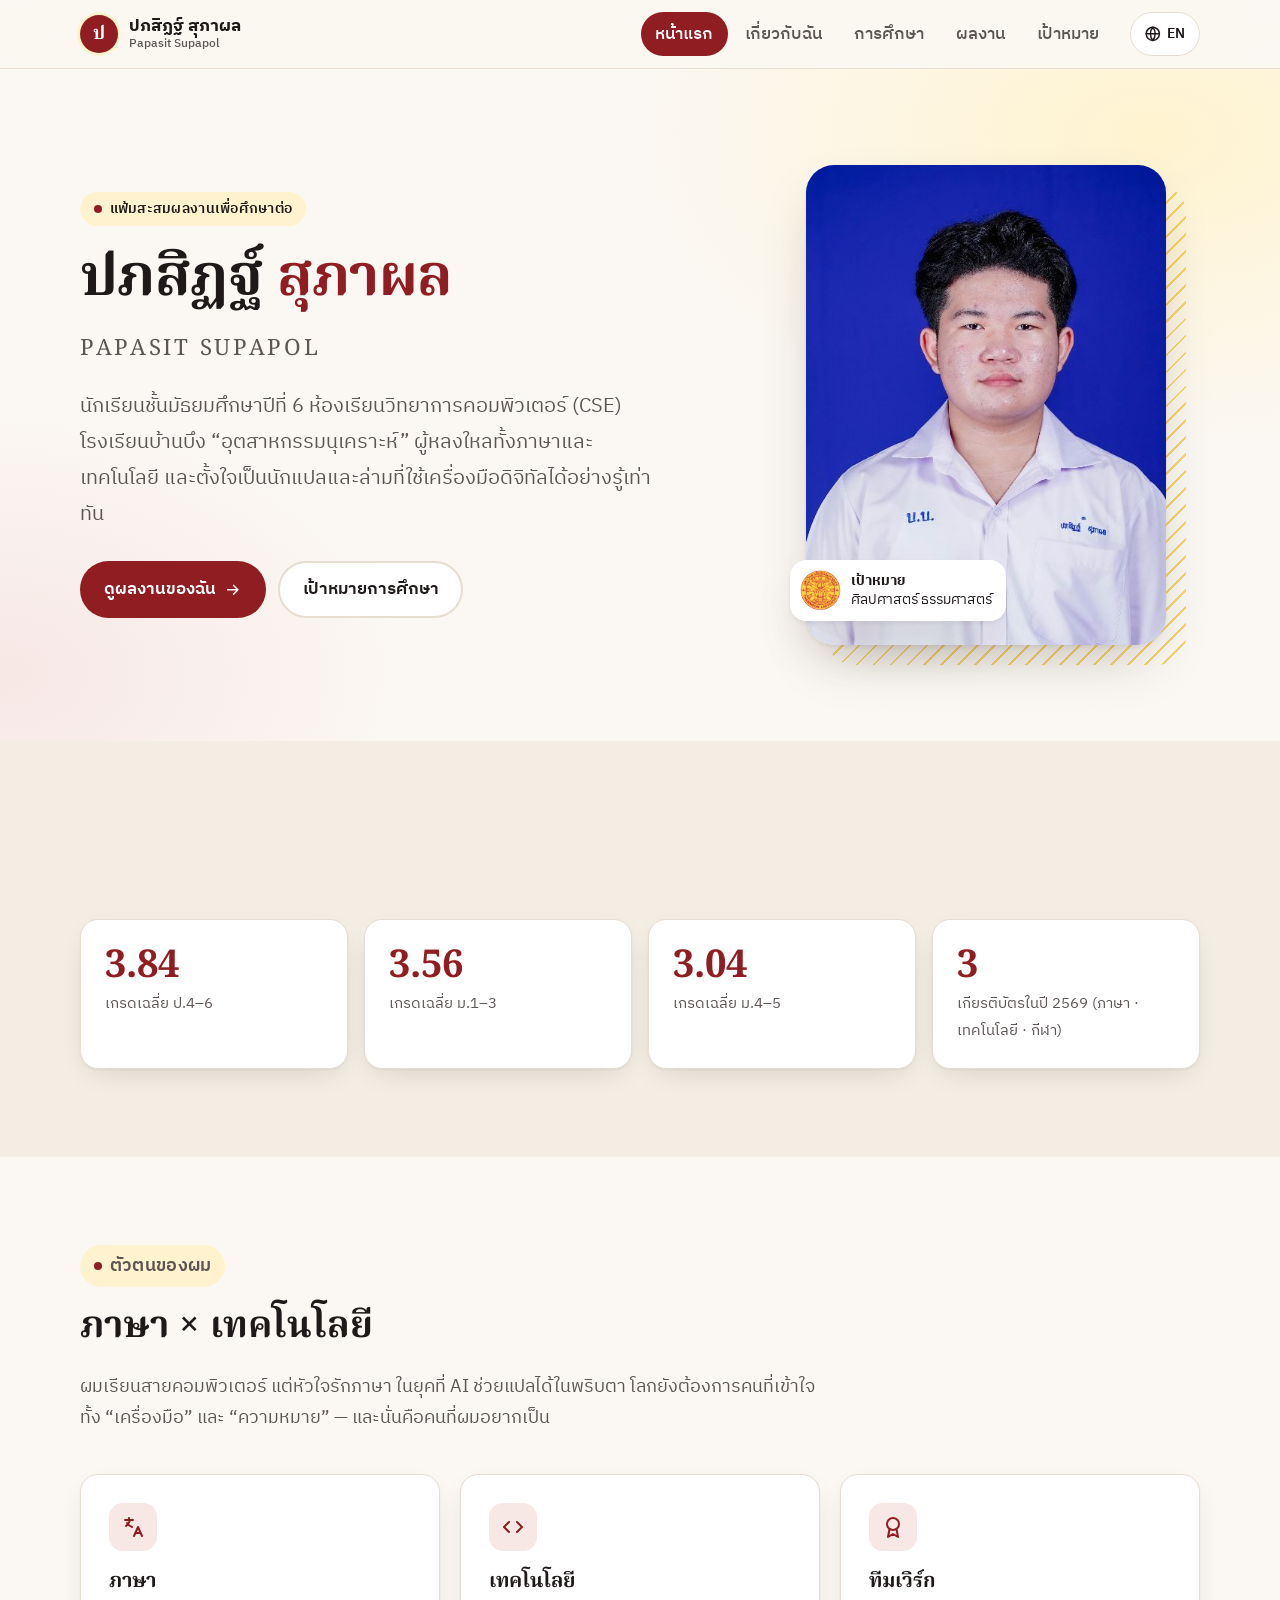
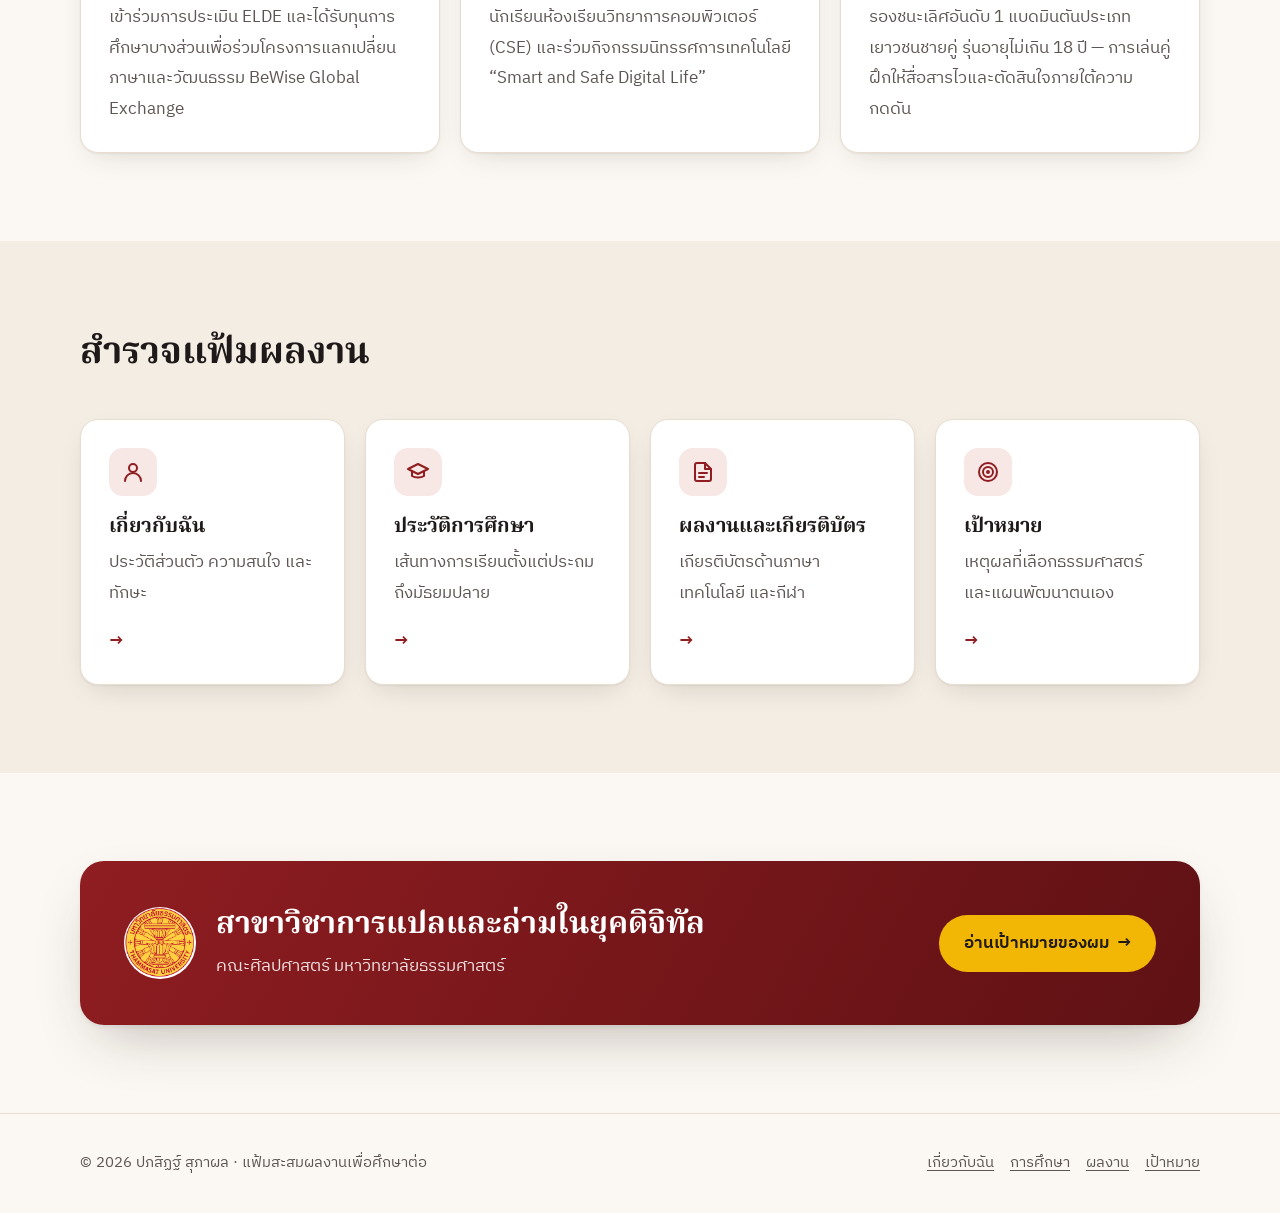
==== index.html @ 0f3696c1 "Add bilingual multi-page portfolio site Five static pages (home, about, education, achievements, goa" ====
<!doctype html>
<html lang="th">
<head>
  <meta charset="utf-8">
  <meta name="viewport" content="width=device-width, initial-scale=1">
  <title>ปภสิฏฐ์ สุภาผล · Portfolio</title>
  <meta name="description" content="แฟ้มสะสมผลงานของปภสิฏฐ์ สุภาผล นักเรียนห้องเรียนวิทยาการคอมพิวเตอร์ (CSE) โรงเรียนบ้านบึง “อุตสาหกรรมนุเคราะห์” ผู้มุ่งศึกษาต่อสาขาวิชาการแปลและล่ามในยุคดิจิทัล คณะศิลปศาสตร์ มหาวิทยาลัยธรรมศาสตร์">
  <meta name="theme-color" content="#8f1d21">
  <meta property="og:type" content="website">
  <meta property="og:title" content="ปภสิฏฐ์ สุภาผล · Portfolio">
  <meta property="og:description" content="ภาษา × เทคโนโลยี — แฟ้มสะสมผลงานเพื่อสมัครเข้าศึกษาสาขาวิชาการแปลและล่ามในยุคดิจิทัล มหาวิทยาลัยธรรมศาสตร์">
  <link rel="icon" href="assets/img/favicon.svg" type="image/svg+xml">
  <link rel="preconnect" href="https://fonts.googleapis.com">
  <link rel="preconnect" href="https://fonts.gstatic.com" crossorigin>
  <link rel="stylesheet" href="https://fonts.googleapis.com/css2?family=IBM+Plex+Sans+Thai:wght@400;500;600;700&family=Noto+Serif+Thai:wght@600;700&display=swap">
  <link rel="stylesheet" href="assets/css/style.css">
  <script>
    (function () {
      var d = document.documentElement;
      d.classList.add("js");
      var m = /[?&]lang=(en|th)\b/.exec(location.search), l = m ? m[1] : null;
      if (!l) { try { l = localStorage.getItem("portfolio-lang"); } catch (e) { /* storage blocked: stay in Thai */ } }
      if (l === "en") { d.dataset.lang = "en"; d.lang = "en"; }
    })();
  </script>
  <script src="assets/js/main.js" defer></script>
</head>
<body>
  <a class="skip-link" href="#main"><span class="th">ข้ามไปยังเนื้อหา</span><span class="en">Skip to content</span></a>

  <header class="site-header">
    <nav class="container nav" aria-label="Main">
      <a class="brand" href="index.html">
        <span class="brand-mark" aria-hidden="true">ป</span>
        <span>ปภสิฏฐ์ สุภาผล<small>Papasit Supapol</small></span>
      </a>
      <div class="nav-tools">
        <button class="lang-toggle" type="button" data-lang-toggle aria-pressed="false" aria-label="เปลี่ยนภาษา / Switch language">
          <svg viewBox="0 0 24 24" fill="none" stroke="currentColor" stroke-width="2" stroke-linecap="round" stroke-linejoin="round" aria-hidden="true"><circle cx="12" cy="12" r="9"/><path d="M3 12h18M12 3a14 14 0 0 1 0 18M12 3a14 14 0 0 0 0 18"/></svg>
          <span class="th">EN</span><span class="en">TH</span>
        </button>
        <button class="icon-btn" type="button" data-menu-toggle aria-expanded="false" aria-controls="site-menu" aria-label="เมนู / Menu">
          <svg viewBox="0 0 24 24" fill="none" stroke="currentColor" stroke-width="2" stroke-linecap="round" aria-hidden="true"><path d="M4 7h16M4 12h16M4 17h16"/></svg>
        </button>
      </div>
      <ul class="nav-links" id="site-menu">
        <li><a href="index.html" aria-current="page"><span class="th">หน้าแรก</span><span class="en">Home</span></a></li>
        <li><a href="about.html"><span class="th">เกี่ยวกับฉัน</span><span class="en">About</span></a></li>
        <li><a href="education.html"><span class="th">การศึกษา</span><span class="en">Education</span></a></li>
        <li><a href="achievements.html"><span class="th">ผลงาน</span><span class="en">Achievements</span></a></li>
        <li><a href="goal.html"><span class="th">เป้าหมาย</span><span class="en">Goal</span></a></li>
      </ul>
    </nav>
  </header>

  <main id="main">
    <!-- Hero -->
    <section class="hero">
      <div class="container hero-grid">
        <div class="hero-text">
          <p class="eyebrow"><span class="th">แฟ้มสะสมผลงานเพื่อศึกษาต่อ</span><span class="en">University Admission Portfolio</span></p>
          <h1>
            <span class="th">ปภสิฏฐ์ <span class="accent">สุภาผล</span></span>
            <span class="en">Papasit <span class="accent">Supapol</span></span>
          </h1>
          <p class="name-en"><span class="th">Papasit Supapol</span><span class="en">ปภสิฏฐ์ สุภาผล</span></p>
          <p class="lead">
            <span class="th">นักเรียนชั้นมัธยมศึกษาปีที่ 6 ห้องเรียนวิทยาการคอมพิวเตอร์ (CSE) โรงเรียนบ้านบึง “อุตสาหกรรมนุเคราะห์” ผู้หลงใหลทั้งภาษาและเทคโนโลยี และตั้งใจเป็นนักแปลและล่ามที่ใช้เครื่องมือดิจิทัลได้อย่างรู้เท่าทัน</span>
            <span class="en">A Grade 12 student in the Computer Science (CSE) program at Banbueng “Utsahakam Nukhro” School — passionate about both languages and technology, and determined to become a translator and interpreter who uses digital tools wisely.</span>
          </p>
          <div class="btn-row">
            <a class="btn btn-primary" href="achievements.html">
              <span class="th">ดูผลงานของฉัน</span><span class="en">View my work</span>
              <svg viewBox="0 0 24 24" fill="none" stroke="currentColor" stroke-width="2" stroke-linecap="round" stroke-linejoin="round" aria-hidden="true"><path d="M5 12h14M13 6l6 6-6 6"/></svg>
            </a>
            <a class="btn btn-ghost" href="goal.html"><span class="th">เป้าหมายการศึกษา</span><span class="en">My goal</span></a>
          </div>
        </div>

        <figure class="hero-photo">
          <img src="assets/img/profile.jpg" width="479" height="640" alt="รูปถ่ายของปภสิฏฐ์ สุภาผล ในชุดนักเรียน" fetchpriority="high">
          <figcaption class="hero-badge">
            <img src="assets/img/tu-logo.png" width="447" height="447" alt="">
            <span>
              <strong><span class="th">เป้าหมาย</span><span class="en">Target</span></strong>
              <span class="th">ศิลปศาสตร์ ธรรมศาสตร์</span><span class="en">Liberal Arts, Thammasat</span>
            </span>
          </figcaption>
        </figure>
      </div>
    </section>

    <!-- Stats -->
    <section class="section section-alt" aria-labelledby="stats-title">
      <div class="container">
        <div class="section-head reveal">
          <h2 id="stats-title"><span class="th">ภาพรวมโดยย่อ</span><span class="en">At a glance</span></h2>
        </div>
        <div class="stats">
          <div class="stat reveal">
            <div class="stat-value">3.84</div>
            <div class="stat-label"><span class="th">เกรดเฉลี่ย ป.4–6</span><span class="en">GPA, Grades 4–6</span></div>
          </div>
          <div class="stat reveal">
            <div class="stat-value">3.56</div>
            <div class="stat-label"><span class="th">เกรดเฉลี่ย ม.1–3</span><span class="en">GPA, Grades 7–9</span></div>
          </div>
          <div class="stat reveal">
            <div class="stat-value">3.04</div>
            <div class="stat-label"><span class="th">เกรดเฉลี่ย ม.4–5</span><span class="en">GPA, Grades 10–11</span></div>
          </div>
          <div class="stat reveal">
            <div class="stat-value">3</div>
            <div class="stat-label"><span class="th">เกียรติบัตรในปี 2569 (ภาษา · เทคโนโลยี · กีฬา)</span><span class="en">Certificates in 2026 (language · tech · sport)</span></div>
          </div>
        </div>
      </div>
    </section>

    <!-- Story: language x technology -->
    <section class="section" aria-labelledby="story-title">
      <div class="container">
        <div class="section-head reveal">
          <p class="eyebrow"><span class="th">ตัวตนของผม</span><span class="en">Who I am</span></p>
          <h2 id="story-title"><span class="th">ภาษา × เทคโนโลยี</span><span class="en">Language × Technology</span></h2>
          <p>
            <span class="th">ผมเรียนสายคอมพิวเตอร์ แต่หัวใจรักภาษา ในยุคที่ AI ช่วยแปลได้ในพริบตา โลกยังต้องการคนที่เข้าใจทั้ง “เครื่องมือ” และ “ความหมาย” — และนั่นคือคนที่ผมอยากเป็น</span>
            <span class="en">I study computer science, but I love languages. In an age when AI can translate in a blink, the world still needs people who understand both the tools and the meaning — and that is who I want to be.</span>
          </p>
        </div>
        <div class="grid-cards">
          <article class="card reveal">
            <div class="card-icon" aria-hidden="true">
              <svg viewBox="0 0 24 24" fill="none" stroke="currentColor" stroke-width="2" stroke-linecap="round" stroke-linejoin="round"><path d="M4 5h8M8 3v2M5 11s3-2 4-6M6 8s2 3 5 4"/><path d="M13 21l4-9 4 9M14.5 18h5"/></svg>
            </div>
            <h3><span class="th">ภาษา</span><span class="en">Language</span></h3>
            <p><span class="th">เข้าร่วมการประเมิน ELDE และได้รับทุนการศึกษาบางส่วนเพื่อร่วมโครงการแลกเปลี่ยนภาษาและวัฒนธรรม BeWise Global Exchange</span><span class="en">Completed the ELDE English assessment and received a partial scholarship for the BeWise Global Exchange language and culture program.</span></p>
          </article>
          <article class="card reveal">
            <div class="card-icon" aria-hidden="true">
              <svg viewBox="0 0 24 24" fill="none" stroke="currentColor" stroke-width="2" stroke-linecap="round" stroke-linejoin="round"><path d="M8 7l-5 5 5 5M16 7l5 5-5 5"/></svg>
            </div>
            <h3><span class="th">เทคโนโลยี</span><span class="en">Technology</span></h3>
            <p><span class="th">นักเรียนห้องเรียนวิทยาการคอมพิวเตอร์ (CSE) และร่วมกิจกรรมนิทรรศการเทคโนโลยี “Smart and Safe Digital Life”</span><span class="en">A student in the Computer Science (CSE) program who took part in the “Smart and Safe Digital Life” technology exhibition.</span></p>
          </article>
          <article class="card reveal">
            <div class="card-icon" aria-hidden="true">
              <svg viewBox="0 0 24 24" fill="none" stroke="currentColor" stroke-width="2" stroke-linecap="round" stroke-linejoin="round"><circle cx="12" cy="9" r="6"/><path d="M8.5 14 7 22l5-3 5 3-1.5-8"/></svg>
            </div>
            <h3><span class="th">ทีมเวิร์ก</span><span class="en">Teamwork</span></h3>
            <p><span class="th">รองชนะเลิศอันดับ 1 แบดมินตันประเภทเยาวชนชายคู่ รุ่นอายุไม่เกิน 18 ปี — การเล่นคู่ฝึกให้สื่อสารไวและตัดสินใจภายใต้ความกดดัน</span><span class="en">1st runner-up, boys’ doubles badminton (U18) — doubles play trains fast communication and decisions under pressure.</span></p>
          </article>
        </div>
      </div>
    </section>

    <!-- Explore pages -->
    <section class="section section-alt" aria-labelledby="explore-title">
      <div class="container">
        <div class="section-head reveal">
          <h2 id="explore-title"><span class="th">สำรวจแฟ้มผลงาน</span><span class="en">Explore the portfolio</span></h2>
        </div>
        <div class="grid-cards">
          <article class="card card-link reveal">
            <div class="card-icon" aria-hidden="true">
              <svg viewBox="0 0 24 24" fill="none" stroke="currentColor" stroke-width="2" stroke-linecap="round" stroke-linejoin="round"><circle cx="12" cy="8" r="4"/><path d="M4 21a8 8 0 0 1 16 0"/></svg>
            </div>
            <h3><a href="about.html"><span class="th">เกี่ยวกับฉัน</span><span class="en">About me</span></a></h3>
            <p><span class="th">ประวัติส่วนตัว ความสนใจ และทักษะ</span><span class="en">Background, interests and skills</span></p>
            <span class="card-arrow" aria-hidden="true">→</span>
          </article>
          <article class="card card-link reveal">
            <div class="card-icon" aria-hidden="true">
              <svg viewBox="0 0 24 24" fill="none" stroke="currentColor" stroke-width="2" stroke-linecap="round" stroke-linejoin="round"><path d="M2 9l10-5 10 5-10 5z"/><path d="M6 11v5c3 2 9 2 12 0v-5"/></svg>
            </div>
            <h3><a href="education.html"><span class="th">ประวัติการศึกษา</span><span class="en">Education</span></a></h3>
            <p><span class="th">เส้นทางการเรียนตั้งแต่ประถมถึงมัธยมปลาย</span><span class="en">My path from primary to upper secondary school</span></p>
            <span class="card-arrow" aria-hidden="true">→</span>
          </article>
          <article class="card card-link reveal">
            <div class="card-icon" aria-hidden="true">
              <svg viewBox="0 0 24 24" fill="none" stroke="currentColor" stroke-width="2" stroke-linecap="round" stroke-linejoin="round"><path d="M14 3H6a2 2 0 0 0-2 2v14a2 2 0 0 0 2 2h12a2 2 0 0 0 2-2V9z"/><path d="M14 3v6h6M8 13h8M8 17h5"/></svg>
            </div>
            <h3><a href="achievements.html"><span class="th">ผลงานและเกียรติบัตร</span><span class="en">Achievements</span></a></h3>
            <p><span class="th">เกียรติบัตรด้านภาษา เทคโนโลยี และกีฬา</span><span class="en">Certificates in language, technology and sport</span></p>
            <span class="card-arrow" aria-hidden="true">→</span>
          </article>
          <article class="card card-link reveal">
            <div class="card-icon" aria-hidden="true">
              <svg viewBox="0 0 24 24" fill="none" stroke="currentColor" stroke-width="2" stroke-linecap="round" stroke-linejoin="round"><circle cx="12" cy="12" r="9"/><circle cx="12" cy="12" r="5"/><circle cx="12" cy="12" r="1"/></svg>
            </div>
            <h3><a href="goal.html"><span class="th">เป้าหมาย</span><span class="en">My goal</span></a></h3>
            <p><span class="th">เหตุผลที่เลือกธรรมศาสตร์ และแผนพัฒนาตนเอง</span><span class="en">Why Thammasat, and my preparation plan</span></p>
            <span class="card-arrow" aria-hidden="true">→</span>
          </article>
        </div>
      </div>
    </section>

    <!-- CTA -->
    <section class="section">
      <div class="container">
        <div class="cta reveal">
          <div class="cta-main">
            <img src="assets/img/tu-logo.png" width="447" height="447" alt="ตรามหาวิทยาลัยธรรมศาสตร์" loading="lazy">
            <div>
              <h2><span class="th">สาขาวิชาการแปลและล่ามในยุคดิจิทัล</span><span class="en">Translation and Interpretation in the Digital Age</span></h2>
              <p><span class="th">คณะศิลปศาสตร์ มหาวิทยาลัยธรรมศาสตร์</span><span class="en">Faculty of Liberal Arts, Thammasat University</span></p>
            </div>
          </div>
          <a class="btn" href="goal.html"><span class="th">อ่านเป้าหมายของผม</span><span class="en">Read my goal</span> →</a>
        </div>
      </div>
    </section>
  </main>

  <footer class="site-footer">
    <div class="container footer-inner">
      <p>© 2026 ปภสิฏฐ์ สุภาผล · <span class="th">แฟ้มสะสมผลงานเพื่อศึกษาต่อ</span><span class="en">Admission portfolio</span></p>
      <ul class="footer-links">
        <li><a href="about.html"><span class="th">เกี่ยวกับฉัน</span><span class="en">About</span></a></li>
        <li><a href="education.html"><span class="th">การศึกษา</span><span class="en">Education</span></a></li>
        <li><a href="achievements.html"><span class="th">ผลงาน</span><span class="en">Achievements</span></a></li>
        <li><a href="goal.html"><span class="th">เป้าหมาย</span><span class="en">Goal</span></a></li>
      </ul>
    </div>
  </footer>
</body>
</html>
---- assets/css/style.css ----
/* ==========================================================================
   Portfolio — ปภสิฏฐ์ สุภาผล
   Palette inspired by Thammasat University (red & gold).
   ========================================================================== */

/* ---------- Design tokens ---------- */
:root {
  --red: #8f1d21;
  --red-deep: #5f1114;
  --red-soft: #f7e7e5;
  --gold: #f2b705;
  --gold-soft: #fff3cf;
  --ink: #1f1a19;
  --muted: #5d5553;
  --bg: #fbf8f3;
  --surface: #ffffff;
  --surface-2: #f3ede4;
  --line: #e7ddd0;
  --on-accent: #ffffff;

  --font-body: "IBM Plex Sans Thai", "Noto Sans Thai", "Leelawadee UI", Tahoma, sans-serif;
  --font-head: "Noto Serif Thai", "IBM Plex Sans Thai", Georgia, serif;

  --radius: 18px;
  --radius-sm: 12px;
  --shadow: 0 1px 2px rgb(40 20 10 / 0.05), 0 10px 30px -12px rgb(40 20 10 / 0.18);
  --shadow-lg: 0 2px 4px rgb(40 20 10 / 0.06), 0 24px 60px -20px rgb(40 20 10 / 0.3);
  --max: 1120px;
  color-scheme: light;
}

@media (prefers-color-scheme: dark) {
  :root {
    --red: #ec6d70;
    --red-deep: #a8282d;
    --red-soft: #3a1d1e;
    --gold: #f5c542;
    --gold-soft: #3a3016;
    --ink: #f4ece8;
    --muted: #c0b4b0;
    --bg: #141011;
    --surface: #1e1819;
    --surface-2: #282021;
    --line: #3a2f2f;
    --on-accent: #1a0d0e;
    --shadow: 0 1px 2px rgb(0 0 0 / 0.3), 0 10px 30px -12px rgb(0 0 0 / 0.6);
    --shadow-lg: 0 24px 60px -20px rgb(0 0 0 / 0.7);
    color-scheme: dark;
  }
}

/* ---------- Base ---------- */
*,
*::before,
*::after { box-sizing: border-box; }

html {
  scroll-behavior: smooth;
  -webkit-text-size-adjust: 100%;
  text-size-adjust: 100%;
}

body {
  margin: 0;
  font-family: var(--font-body);
  font-size: 1.0625rem;
  line-height: 1.8;
  color: var(--ink);
  background: var(--bg);
  display: flex;
  flex-direction: column;
  min-height: 100vh;
}

main { flex: 1; }

img { max-width: 100%; height: auto; display: block; }

h1, h2, h3 {
  font-family: var(--font-head);
  line-height: 1.35;
  margin: 0 0 0.5em;
  text-wrap: balance;
}

h1 { font-size: clamp(2.1rem, 5.2vw, 3.6rem); letter-spacing: -0.01em; }
h2 { font-size: clamp(1.6rem, 3.4vw, 2.3rem); }
h3 { font-size: 1.25rem; }

p { margin: 0 0 1em; }

a { color: var(--red); text-underline-offset: 3px; }

:focus-visible {
  outline: 3px solid var(--gold);
  outline-offset: 3px;
  border-radius: 6px;
}

.container {
  width: min(var(--max), 100% - 2.5rem);
  margin-inline: auto;
}

.skip-link {
  position: absolute;
  left: 1rem;
  top: -100px;
  z-index: 100;
  padding: 0.6rem 1rem;
  background: var(--red);
  color: var(--on-accent);
  border-radius: 10px;
  font-weight: 600;
}
.skip-link:focus { top: 1rem; }

.visually-hidden {
  position: absolute !important;
  width: 1px; height: 1px;
  overflow: hidden;
  clip: rect(0 0 0 0);
  white-space: nowrap;
}

/* ---------- Bilingual text ----------
   Thai is the default (and what shows without JS).
   Only put .th / .en on plain text elements, never on layout wrappers. */
.en { display: none; }
html[data-lang="en"] .th { display: none; }
html[data-lang="en"] .en { display: revert; }

/* ---------- Header / navigation ---------- */
.site-header {
  position: sticky;
  top: 0;
  z-index: 50;
  background: color-mix(in srgb, var(--bg) 86%, transparent);
  backdrop-filter: saturate(1.4) blur(12px);
  -webkit-backdrop-filter: saturate(1.4) blur(12px);
  border-bottom: 1px solid var(--line);
}

.nav {
  display: flex;
  align-items: center;
  gap: 1rem;
  min-height: 4.25rem;
  flex-wrap: wrap;
}

.brand {
  display: inline-flex;
  align-items: center;
  gap: 0.65rem;
  color: var(--ink);
  text-decoration: none;
  font-weight: 700;
  line-height: 1.2;
  margin-right: auto;
}

.brand-mark {
  width: 2.4rem;
  height: 2.4rem;
  border-radius: 50%;
  display: grid;
  place-items: center;
  background: var(--red);
  color: var(--on-accent);
  font-family: var(--font-head);
  font-size: 1.15rem;
  box-shadow: 0 0 0 3px var(--gold-soft);
}

.brand small {
  display: block;
  font-weight: 500;
  font-size: 0.78rem;
  color: var(--muted);
}

.nav-links {
  display: flex;
  flex-wrap: wrap;
  gap: 0.2rem;
  list-style: none;
  margin: 0;
  padding: 0;
}

.nav-links a {
  display: block;
  padding: 0.45rem 0.9rem;
  border-radius: 999px;
  color: var(--muted);
  font-weight: 500;
  text-decoration: none;
  transition: background-color 0.2s, color 0.2s;
}

.nav-links a:hover { color: var(--ink); background: var(--surface-2); }

.nav-links a[aria-current="page"] {
  color: var(--on-accent);
  background: var(--red);
}

/* Tools come before the links in the DOM (so the mobile menu follows its
   toggle button in tab order) but sit at the far right visually. */
.nav-tools { display: flex; align-items: center; gap: 0.5rem; order: 2; }

.icon-btn,
.lang-toggle {
  display: none; /* JS-only controls */
  align-items: center;
  justify-content: center;
  min-width: 2.75rem;
  min-height: 2.75rem;
  padding: 0 0.85rem;
  border: 1px solid var(--line);
  border-radius: 999px;
  background: var(--surface);
  color: var(--ink);
  font: 600 0.9rem/1 var(--font-body);
  cursor: pointer;
  transition: border-color 0.2s, background-color 0.2s;
}

.icon-btn:hover,
.lang-toggle:hover { border-color: var(--red); }

.js .lang-toggle { display: inline-flex; gap: 0.35rem; }

.lang-toggle svg,
.icon-btn svg { width: 1.1rem; height: 1.1rem; }

@media (max-width: 860px) {
  .js .icon-btn { display: inline-flex; padding: 0; }

  .js .nav-links {
    display: none;
    position: absolute;
    inset: 100% 0 auto 0;
    flex-direction: column;
    gap: 0.25rem;
    padding: 0.75rem 1.25rem 1.25rem;
    background: var(--bg);
    border-bottom: 1px solid var(--line);
    box-shadow: var(--shadow);
  }

  .js .nav-links.is-open { display: flex; }
  .js .nav-links a { padding: 0.75rem 1rem; }

  /* No-JS fallback: links wrap onto a second row under the brand. */
  html:not(.js) .nav-links { width: 100%; padding-bottom: 0.75rem; }
}

/* ---------- Buttons ---------- */
.btn {
  display: inline-flex;
  align-items: center;
  gap: 0.5rem;
  min-height: 3rem;
  padding: 0.7rem 1.4rem;
  border-radius: 999px;
  font-weight: 600;
  text-decoration: none;
  border: 2px solid transparent;
  transition: transform 0.2s, background-color 0.2s, border-color 0.2s;
}

.btn:hover { transform: translateY(-2px); }
.btn-primary { background: var(--red); color: var(--on-accent); }
.btn-primary:hover { background: var(--red-deep); color: #fff; }
.btn-ghost { border-color: var(--line); color: var(--ink); background: var(--surface); }
.btn-ghost:hover { border-color: var(--red); }
.btn svg { width: 1.1rem; height: 1.1rem; }

.btn-row { display: flex; flex-wrap: wrap; gap: 0.75rem; }

/* ---------- Sections ---------- */
.section { padding-block: clamp(3rem, 7vw, 5.5rem); }
.section-alt { background: var(--surface-2); }

.eyebrow {
  display: inline-flex;
  align-items: center;
  gap: 0.5rem;
  margin-bottom: 1rem;
  padding: 0.3rem 0.85rem;
  border-radius: 999px;
  background: var(--gold-soft);
  color: var(--ink);
  font-size: 0.85rem;
  font-weight: 600;
  letter-spacing: 0.02em;
}

.eyebrow::before {
  content: "";
  width: 0.5rem;
  height: 0.5rem;
  border-radius: 50%;
  background: var(--red);
}

.section-head { max-width: 46rem; margin-bottom: 2.5rem; }
.section-head p { color: var(--muted); font-size: 1.1rem; }

.lead { font-size: clamp(1.1rem, 2vw, 1.25rem); color: var(--muted); }

/* ---------- Page hero (inner pages) ---------- */
.page-hero {
  padding-block: clamp(3rem, 7vw, 5rem) clamp(2rem, 5vw, 3rem);
  background:
    radial-gradient(60rem 22rem at 100% 0%, var(--gold-soft), transparent 70%),
    radial-gradient(40rem 20rem at 0% 100%, var(--red-soft), transparent 70%);
  border-bottom: 1px solid var(--line);
}
.page-hero .lead { max-width: 44rem; margin-bottom: 0; }

/* ---------- Home hero ---------- */
.hero {
  position: relative;
  overflow: hidden;
  padding-block: clamp(3rem, 8vw, 6rem);
  background:
    radial-gradient(50rem 30rem at 90% 10%, var(--gold-soft), transparent 65%),
    radial-gradient(40rem 26rem at 0% 90%, var(--red-soft), transparent 65%);
}

.hero-grid {
  display: grid;
  grid-template-columns: 1.25fr 0.85fr;
  gap: clamp(2rem, 5vw, 4rem);
  align-items: center;
}

.hero h1 { margin-bottom: 0.15em; }
.hero h1 .accent { color: var(--red); }

.name-en {
  font-family: var(--font-head);
  font-size: clamp(1.1rem, 2.2vw, 1.4rem);
  color: var(--muted);
  letter-spacing: 0.12em;
  text-transform: uppercase;
  margin-bottom: 1.25rem;
}

.hero .lead { max-width: 36rem; margin-bottom: 1.75rem; }

.hero-photo {
  position: relative;
  margin: 0;
  justify-self: center;
  width: min(100%, 360px);
}

.hero-photo::before {
  content: "";
  position: absolute;
  inset: 1.25rem -1.25rem -1.25rem 1.25rem;
  border-radius: 28px;
  background: repeating-linear-gradient(135deg, var(--gold) 0 2px, transparent 2px 12px);
  opacity: 0.55;
}

.hero-photo img {
  position: relative;
  border-radius: 28px;
  box-shadow: var(--shadow-lg);
  aspect-ratio: 3 / 4;
  object-fit: cover;
  width: 100%;
}

.hero-badge {
  position: absolute;
  left: -1rem;
  bottom: 1.5rem;
  display: flex;
  align-items: center;
  gap: 0.6rem;
  padding: 0.6rem 0.9rem 0.6rem 0.6rem;
  border-radius: 16px;
  background: var(--surface);
  box-shadow: var(--shadow-lg);
  font-size: 0.85rem;
  line-height: 1.35;
  max-width: 15rem;
}

.hero-badge img {
  width: 2.6rem;
  height: 2.6rem;
  border-radius: 50%;
  box-shadow: none;
  aspect-ratio: 1;
  flex-shrink: 0;
}

.hero-badge strong { display: block; }

@media (max-width: 820px) {
  .hero-grid { grid-template-columns: minmax(0, 1fr); }
  .hero-photo { order: -1; width: min(78%, 300px); }
  .hero-badge { left: -0.5rem; }
}

/* ---------- Stats ---------- */
.stats {
  display: grid;
  grid-template-columns: repeat(auto-fit, minmax(min(100%, 200px), 1fr));
  gap: 1rem;
}

.stat {
  padding: 1.5rem;
  border-radius: var(--radius);
  background: var(--surface);
  border: 1px solid var(--line);
  box-shadow: var(--shadow);
}

.stat-value {
  font-family: var(--font-head);
  font-size: 2.4rem;
  font-weight: 700;
  color: var(--red);
  line-height: 1.2;
}

.stat-label { color: var(--muted); font-size: 0.95rem; }

/* ---------- Cards ---------- */
.grid-cards {
  display: grid;
  grid-template-columns: repeat(auto-fit, minmax(min(100%, 250px), 1fr));
  gap: 1.25rem;
}

.card {
  position: relative;
  display: flex;
  flex-direction: column;
  padding: 1.75rem;
  border-radius: var(--radius);
  background: var(--surface);
  border: 1px solid var(--line);
  box-shadow: var(--shadow);
  transition: transform 0.25s, box-shadow 0.25s, border-color 0.25s;
}

.card-link:hover {
  transform: translateY(-4px);
  box-shadow: var(--shadow-lg);
  border-color: var(--red);
}

.card h3 { margin-bottom: 0.4rem; }
.card p { color: var(--muted); margin-bottom: 0; }

.card-link a { color: inherit; text-decoration: none; }
/* Make the whole card clickable while keeping one real link inside. */
.card-link a::after { content: ""; position: absolute; inset: 0; border-radius: inherit; }

.card-icon {
  width: 3rem;
  height: 3rem;
  display: grid;
  place-items: center;
  margin-bottom: 1.1rem;
  border-radius: 14px;
  background: var(--red-soft);
  color: var(--red);
}

.card-icon svg { width: 1.5rem; height: 1.5rem; }

.card-arrow {
  margin-top: auto;
  padding-top: 1.1rem;
  color: var(--red);
  font-weight: 600;
}

/* ---------- Two-column layout ---------- */
.split {
  display: grid;
  grid-template-columns: 1fr 1fr;
  gap: clamp(2rem, 5vw, 4rem);
  align-items: start;
}

.split-wide { grid-template-columns: 1.4fr 1fr; }

@media (max-width: 820px) {
  .split, .split-wide { grid-template-columns: minmax(0, 1fr); }
}

/* ---------- Info list (about page) ---------- */
.info-list {
  margin: 0;
  padding: 0.5rem 1.5rem;
  border-radius: var(--radius);
  background: var(--surface);
  border: 1px solid var(--line);
  box-shadow: var(--shadow);
}

.info-list div {
  display: grid;
  grid-template-columns: 8.5rem 1fr;
  gap: 1rem;
  padding: 0.9rem 0;
  border-bottom: 1px dashed var(--line);
}

.info-list div:last-child { border-bottom: 0; }
.info-list dt { color: var(--muted); font-size: 0.95rem; }
.info-list dd { margin: 0; font-weight: 600; }

@media (max-width: 480px) {
  .info-list div { grid-template-columns: 1fr; gap: 0.1rem; }
}

/* ---------- Tags ---------- */
.tags { display: flex; flex-wrap: wrap; gap: 0.5rem; list-style: none; padding: 0; margin: 0; }

.tag {
  display: inline-block;
  padding: 0.25rem 0.8rem;
  border-radius: 999px;
  font-size: 0.85rem;
  font-weight: 600;
  background: var(--red-soft);
  color: var(--red);
}

.tag-gold { background: var(--gold-soft); color: var(--ink); }

/* ---------- Timeline (education page) ---------- */
.timeline {
  position: relative;
  list-style: none;
  margin: 0;
  padding: 0 0 0 2.25rem;
}

.timeline::before {
  content: "";
  position: absolute;
  left: 0.7rem;
  top: 0.5rem;
  bottom: 0.5rem;
  width: 2px;
  background: linear-gradient(var(--red), var(--gold));
}

.timeline > li { position: relative; padding-bottom: 1.75rem; }
.timeline > li:last-child { padding-bottom: 0; }

.timeline > li::before {
  content: "";
  position: absolute;
  left: -2.05rem;
  top: 1.9rem;
  width: 1.1rem;
  height: 1.1rem;
  border-radius: 50%;
  background: var(--surface);
  border: 4px solid var(--red);
}

.timeline > li.is-current::before { background: var(--gold); }

.edu-card {
  display: grid;
  grid-template-columns: 5rem 1fr auto;
  gap: 1.25rem;
  align-items: center;
  padding: 1.5rem;
  border-radius: var(--radius);
  background: var(--surface);
  border: 1px solid var(--line);
  box-shadow: var(--shadow);
}

.edu-logo {
  width: 5rem;
  height: 5rem;
  border-radius: 50%;
  object-fit: cover;
  background: #fff;
  border: 1px solid var(--line);
}

.edu-card h3 { margin-bottom: 0.2rem; font-size: 1.15rem; }
.edu-card p { margin: 0; color: var(--muted); }

.edu-level {
  display: inline-block;
  margin-bottom: 0.35rem;
  font-size: 0.85rem;
  font-weight: 700;
  color: var(--red);
}

.gpa-pill {
  text-align: center;
  padding: 0.6rem 1rem;
  border-radius: 14px;
  background: var(--gold-soft);
  min-width: 6rem;
}

.gpa-pill strong {
  display: block;
  font-family: var(--font-head);
  font-size: 1.7rem;
  line-height: 1.2;
}

.gpa-pill span { font-size: 0.78rem; color: var(--muted); }

@media (max-width: 640px) {
  .edu-card { grid-template-columns: 3.75rem minmax(0, 1fr); }
  .edu-logo { width: 3.75rem; height: 3.75rem; }
  .gpa-pill { grid-column: 1 / -1; display: flex; align-items: baseline; justify-content: center; gap: 0.6rem; }
}

/* ---------- GPA bars ---------- */
.bars { display: grid; gap: 1.1rem; }

.bar-row { display: grid; gap: 0.35rem; }
.bar-head { display: flex; justify-content: space-between; font-weight: 600; }

.bar-track {
  height: 0.85rem;
  border-radius: 999px;
  background: var(--surface-2);
  border: 1px solid var(--line);
  overflow: hidden;
}

.bar-fill {
  height: 100%;
  width: var(--pct);
  border-radius: inherit;
  background: linear-gradient(90deg, var(--red), var(--gold));
}

.js .reveal .bar-fill { width: 0; transition: width 1.1s cubic-bezier(0.2, 0.8, 0.2, 1) 0.2s; }
.js .reveal.is-visible .bar-fill { width: var(--pct); }

/* ---------- Achievements ---------- */
.cert-list { display: grid; gap: 1.75rem; }

.cert {
  display: grid;
  grid-template-columns: minmax(0, 0.95fr) minmax(0, 1.05fr);
  border-radius: var(--radius);
  background: var(--surface);
  border: 1px solid var(--line);
  box-shadow: var(--shadow);
  overflow: hidden;
}

.cert-media {
  display: grid;
  place-items: center;
  padding: 1.5rem;
  background: var(--surface-2);
  text-decoration: none;
}

.cert-media img {
  max-height: 22rem;
  width: auto;
  border-radius: 8px;
  box-shadow: var(--shadow);
  transition: transform 0.3s;
}

.cert-media:hover img { transform: scale(1.03); }

.cert-zoom {
  margin-top: 0.75rem;
  font-size: 0.85rem;
  font-weight: 600;
  color: var(--muted);
}

.cert-body { padding: clamp(1.5rem, 3vw, 2.25rem); }
.cert-body .tags { margin-bottom: 0.9rem; }
.cert-body h2 { font-size: clamp(1.3rem, 2.4vw, 1.6rem); margin-bottom: 0.35rem; }

.cert-meta {
  display: flex;
  flex-wrap: wrap;
  gap: 0.35rem 1.25rem;
  margin: 0 0 1rem;
  padding: 0;
  list-style: none;
  color: var(--muted);
  font-size: 0.95rem;
}

.cert-meta li { display: inline-flex; align-items: center; gap: 0.4rem; }
.cert-meta svg { width: 1rem; height: 1rem; flex-shrink: 0; }

.reflect {
  margin: 1.25rem 0;
  padding: 1rem 1.25rem;
  border-left: 4px solid var(--gold);
  border-radius: 0 12px 12px 0;
  background: var(--gold-soft);
}

.reflect strong { display: block; margin-bottom: 0.2rem; }
.reflect p { margin: 0; }

/* minmax(0, …) so wide certificate images can't force the column past the viewport. */
@media (max-width: 820px) {
  .cert { grid-template-columns: minmax(0, 1fr); }
}

/* ---------- Lightbox ---------- */
.lightbox {
  width: min(96vw, 1100px);
  max-height: 94vh;
  padding: 0;
  border: 0;
  border-radius: var(--radius);
  background: var(--surface);
  color: var(--ink);
  box-shadow: var(--shadow-lg);
}

.lightbox::backdrop { background: rgb(15 8 8 / 0.78); backdrop-filter: blur(4px); }

.lightbox-inner { position: relative; padding: 1rem; }

.lightbox img {
  max-height: calc(94vh - 6rem);
  width: auto;
  margin-inline: auto;
  border-radius: 10px;
}

.lightbox-caption { margin: 0.75rem 3rem 0 0.25rem; color: var(--muted); font-size: 0.95rem; }

.lightbox-close {
  position: absolute;
  top: 0.75rem;
  right: 0.75rem;
  width: 2.75rem;
  height: 2.75rem;
  display: grid;
  place-items: center;
  border: 0;
  border-radius: 50%;
  background: var(--red);
  color: #fff;
  cursor: pointer;
  font-size: 1.5rem;
  line-height: 1;
}

/* ---------- Goal page ---------- */
.goal-hero {
  display: grid;
  grid-template-columns: auto 1fr;
  gap: clamp(1.5rem, 4vw, 3rem);
  align-items: center;
}

/* The TU seal PNG has a white square background; clip it to its circle. */
.goal-hero img,
.cta-main img { border-radius: 50%; }

.goal-hero img {
  width: clamp(7rem, 16vw, 11rem);
  filter: drop-shadow(0 12px 24px rgb(143 29 33 / 0.25));
}

.goal-path {
  display: flex;
  flex-wrap: wrap;
  gap: 0.4rem;
  align-items: center;
  margin: 0 0 1rem;
  padding: 0;
  list-style: none;
  font-weight: 600;
}

.goal-path li:not(:last-child)::after { content: "›"; margin-left: 0.4rem; color: var(--muted); }

@media (max-width: 600px) {
  .goal-hero { grid-template-columns: 1fr; text-align: left; }
}

.steps { counter-reset: step; display: grid; gap: 1rem; list-style: none; padding: 0; margin: 0; }

.steps li {
  counter-increment: step;
  position: relative;
  padding: 1.25rem 1.25rem 1.25rem 4.25rem;
  border-radius: var(--radius-sm);
  background: var(--surface);
  border: 1px solid var(--line);
}

.steps li::before {
  content: counter(step);
  position: absolute;
  left: 1.1rem;
  top: 1.15rem;
  width: 2.2rem;
  height: 2.2rem;
  display: grid;
  place-items: center;
  border-radius: 50%;
  background: var(--red);
  color: var(--on-accent);
  font-weight: 700;
}

.steps strong { display: block; }
.steps p { margin: 0; color: var(--muted); }

.letter {
  position: relative;
  padding: clamp(1.75rem, 4vw, 3rem);
  border-radius: var(--radius);
  background: var(--surface);
  border: 1px solid var(--line);
  box-shadow: var(--shadow);
}

.letter::before {
  content: "“";
  position: absolute;
  top: -0.35em;
  left: 0.3em;
  font-family: Georgia, serif;
  font-size: 6rem;
  line-height: 1;
  color: var(--gold);
}

.letter p { text-indent: 2em; }
.letter .sign { text-indent: 0; text-align: right; font-weight: 600; margin: 0; }

/* ---------- CTA band ---------- */
.cta {
  display: flex;
  flex-wrap: wrap;
  align-items: center;
  justify-content: space-between;
  gap: 1.5rem;
  padding: clamp(1.75rem, 4vw, 2.75rem);
  border-radius: calc(var(--radius) + 6px);
  background: linear-gradient(120deg, #8f1d21, #5f1114);
  color: #fff;
  box-shadow: var(--shadow-lg);
}

.cta h2 { margin: 0 0 0.25rem; font-size: clamp(1.35rem, 3vw, 1.9rem); }
.cta p { margin: 0; opacity: 0.88; }
.cta-main { display: flex; align-items: center; gap: 1.25rem; }
.cta-main img { width: 4.5rem; flex-shrink: 0; }
.cta .btn { background: var(--gold); color: #1f1a19; }
.cta .btn:hover { background: #ffd24a; color: #1f1a19; }

/* ---------- Footer ---------- */
.site-footer {
  padding-block: 2.25rem;
  border-top: 1px solid var(--line);
  color: var(--muted);
  font-size: 0.92rem;
}

.footer-inner {
  display: flex;
  flex-wrap: wrap;
  justify-content: space-between;
  gap: 0.75rem 2rem;
}

.footer-inner p { margin: 0; }
.footer-links { display: flex; flex-wrap: wrap; gap: 0.25rem 1rem; list-style: none; margin: 0; padding: 0; }
.footer-links a { color: var(--muted); }
.footer-links a:hover { color: var(--red); }

/* ---------- Reveal animation (JS + motion allowed only) ---------- */
.js .reveal {
  opacity: 0;
  transform: translateY(18px);
  transition: opacity 0.7s ease, transform 0.7s ease;
}

.js .reveal.is-visible { opacity: 1; transform: none; }

@media (prefers-reduced-motion: reduce) {
  html { scroll-behavior: auto; }
  *, *::before, *::after { transition: none !important; animation: none !important; }
  .js .reveal { opacity: 1; transform: none; }
  .js .reveal .bar-fill { width: var(--pct); }
}

/* ---------- Print (handy for a PDF copy of the portfolio) ---------- */
@media print {
  .site-header, .site-footer, .btn-row, .cta .btn, .skip-link { display: none !important; }
  body { background: #fff; color: #000; }
  .js .reveal { opacity: 1; transform: none; }
  .card, .cert, .stat, .edu-card, .letter, .info-list { box-shadow: none; break-inside: avoid; }
}
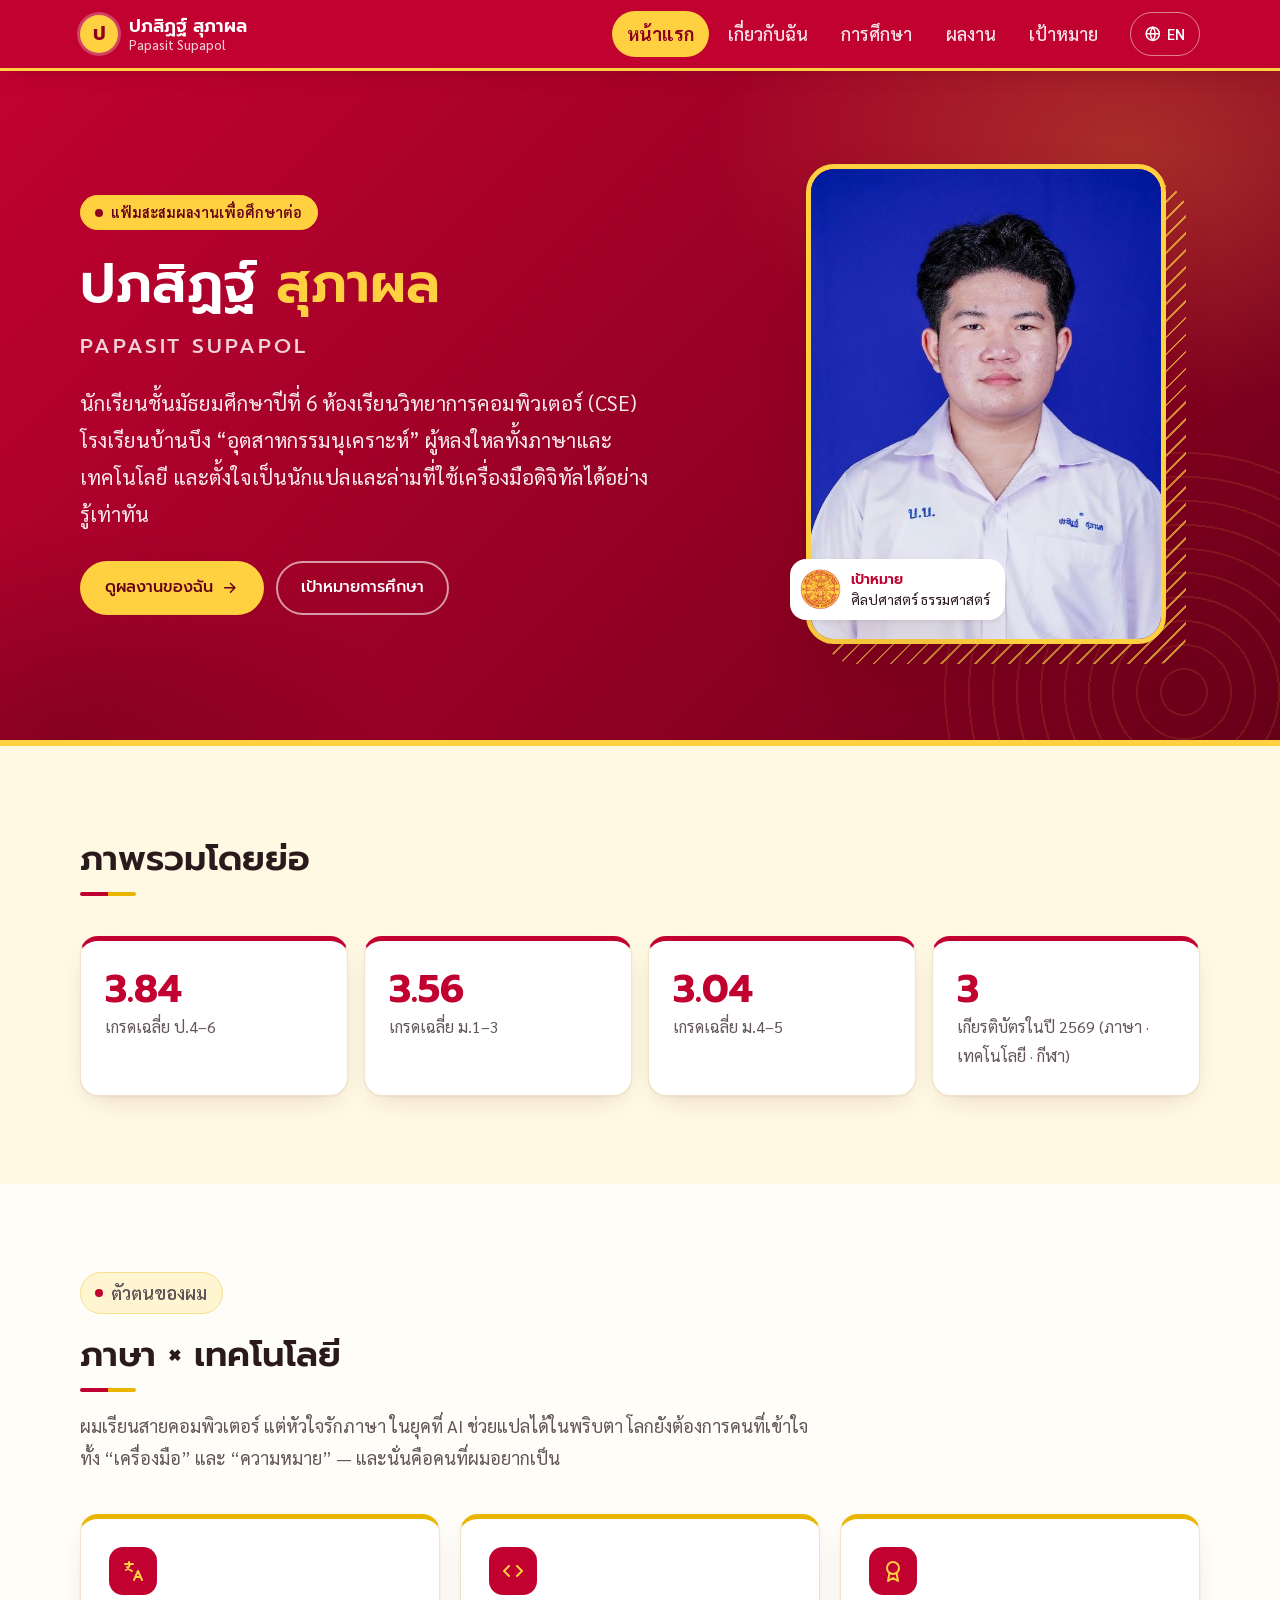
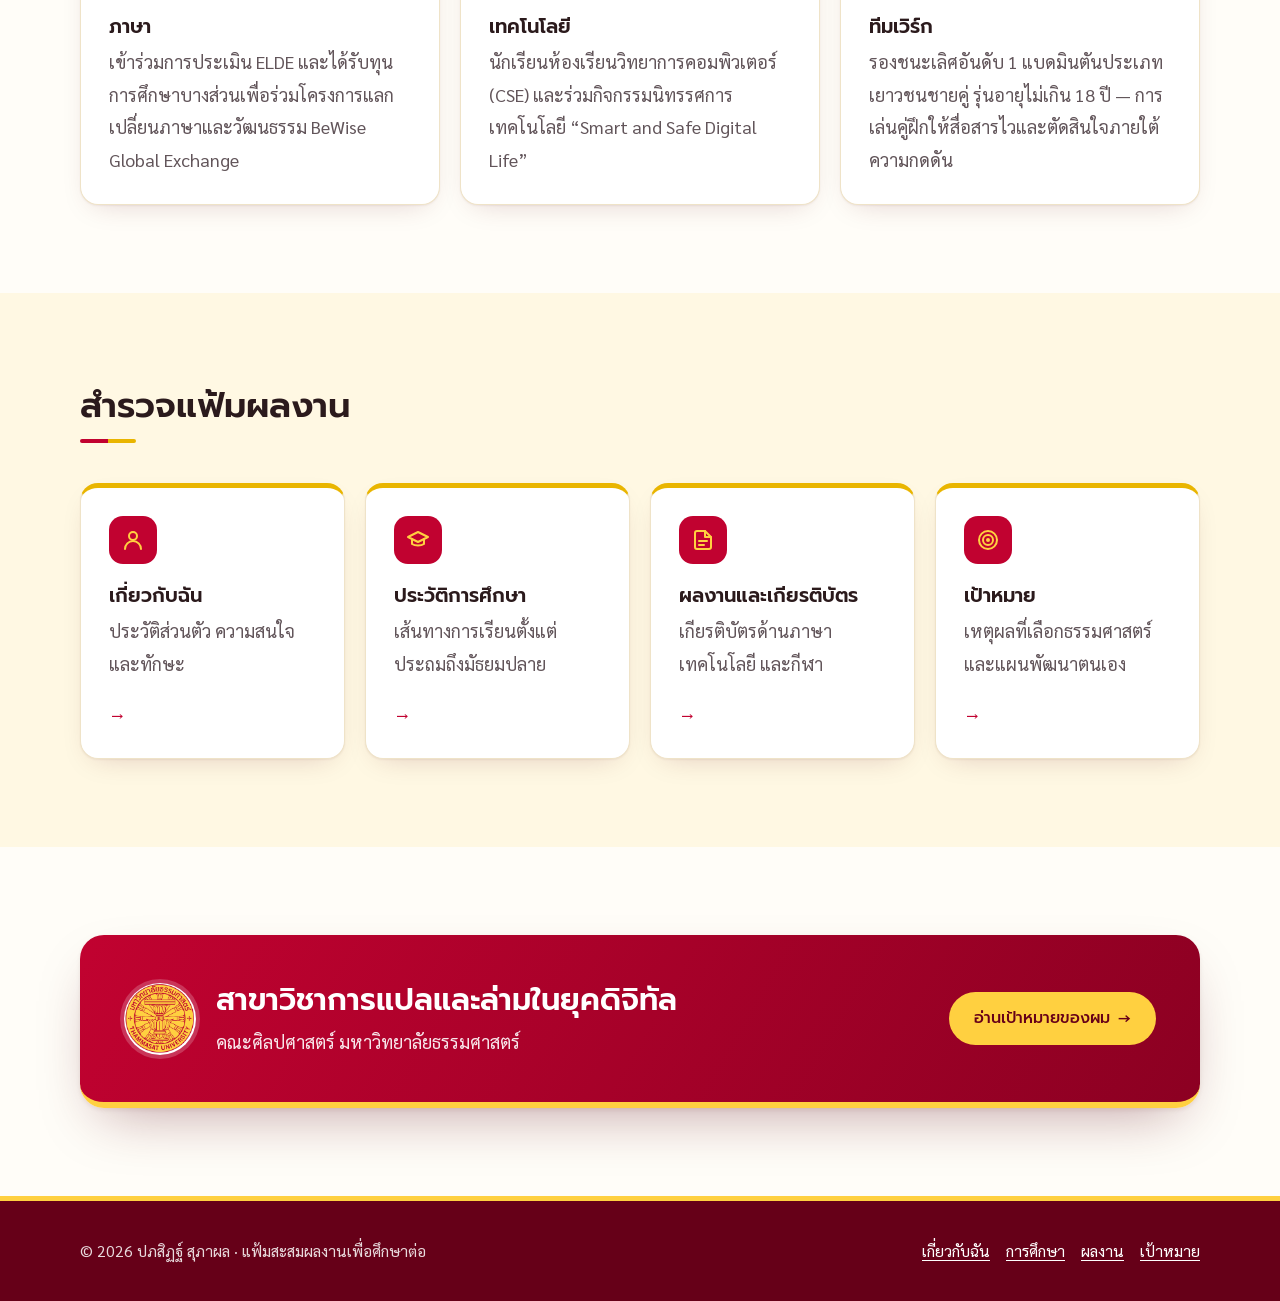
==== commit 58d09fe4: "Switch to Thammasat red/yellow theme and Prompt + Sarabun fonts Colours sampled from the TU seal (#c" ====
--- a/index.html
+++ b/index.html
@@ -5,14 +5,14 @@
   <meta name="viewport" content="width=device-width, initial-scale=1">
   <title>ปภสิฏฐ์ สุภาผล · Portfolio</title>
   <meta name="description" content="แฟ้มสะสมผลงานของปภสิฏฐ์ สุภาผล นักเรียนห้องเรียนวิทยาการคอมพิวเตอร์ (CSE) โรงเรียนบ้านบึง “อุตสาหกรรมนุเคราะห์” ผู้มุ่งศึกษาต่อสาขาวิชาการแปลและล่ามในยุคดิจิทัล คณะศิลปศาสตร์ มหาวิทยาลัยธรรมศาสตร์">
-  <meta name="theme-color" content="#8f1d21">
+  <meta name="theme-color" content="#c10230">
   <meta property="og:type" content="website">
   <meta property="og:title" content="ปภสิฏฐ์ สุภาผล · Portfolio">
   <meta property="og:description" content="ภาษา × เทคโนโลยี — แฟ้มสะสมผลงานเพื่อสมัครเข้าศึกษาสาขาวิชาการแปลและล่ามในยุคดิจิทัล มหาวิทยาลัยธรรมศาสตร์">
   <link rel="icon" href="assets/img/favicon.svg" type="image/svg+xml">
   <link rel="preconnect" href="https://fonts.googleapis.com">
   <link rel="preconnect" href="https://fonts.gstatic.com" crossorigin>
-  <link rel="stylesheet" href="https://fonts.googleapis.com/css2?family=IBM+Plex+Sans+Thai:wght@400;500;600;700&family=Noto+Serif+Thai:wght@600;700&display=swap">
+  <link rel="stylesheet" href="https://fonts.googleapis.com/css2?family=Prompt:wght@500;600;700&family=Sarabun:wght@400;500;600;700&display=swap">
   <link rel="stylesheet" href="assets/css/style.css">
   <script>
     (function () {
--- a/assets/css/style.css
+++ b/assets/css/style.css
@@ -1,52 +1,37 @@
 /* ==========================================================================
    Portfolio — ปภสิฏฐ์ สุภาผล
-   Palette inspired by Thammasat University (red & gold).
+   Theme: Thammasat University red & yellow (sampled from the TU seal).
+   Fonts: Prompt (headings) + Sarabun (body, looped — easy to read).
    ========================================================================== */
 
 /* ---------- Design tokens ---------- */
 :root {
-  --red: #8f1d21;
-  --red-deep: #5f1114;
-  --red-soft: #f7e7e5;
-  --gold: #f2b705;
-  --gold-soft: #fff3cf;
-  --ink: #1f1a19;
-  --muted: #5d5553;
-  --bg: #fbf8f3;
+  /* Thammasat colours */
+  --red: #c10230;          /* TU red — 6.3:1 on white */
+  --red-deep: #8c0022;
+  --red-darker: #660018;
+  --red-soft: #fde9ed;
+  --yellow: #ffd040;       /* TU yellow — use with dark text or on red */
+  --yellow-deep: #e9b500;  /* yellow for borders/lines on light backgrounds */
+  --yellow-soft: #fff5d1;
+
+  --ink: #2b1a1c;
+  --muted: #62555a;
+  --bg: #fffdf8;
   --surface: #ffffff;
-  --surface-2: #f3ede4;
-  --line: #e7ddd0;
-  --on-accent: #ffffff;
-
-  --font-body: "IBM Plex Sans Thai", "Noto Sans Thai", "Leelawadee UI", Tahoma, sans-serif;
-  --font-head: "Noto Serif Thai", "IBM Plex Sans Thai", Georgia, serif;
+  --surface-2: #fff8e3;
+  --line: #efe3c8;
+  --on-red: #ffffff;
+
+  --font-body: "Sarabun", "Leelawadee UI", Tahoma, sans-serif;
+  --font-head: "Prompt", "Sarabun", "Leelawadee UI", Tahoma, sans-serif;
 
   --radius: 18px;
   --radius-sm: 12px;
-  --shadow: 0 1px 2px rgb(40 20 10 / 0.05), 0 10px 30px -12px rgb(40 20 10 / 0.18);
-  --shadow-lg: 0 2px 4px rgb(40 20 10 / 0.06), 0 24px 60px -20px rgb(40 20 10 / 0.3);
+  --shadow: 0 1px 2px rgb(90 10 25 / 0.06), 0 10px 30px -14px rgb(90 10 25 / 0.22);
+  --shadow-lg: 0 2px 4px rgb(90 10 25 / 0.08), 0 24px 60px -22px rgb(90 10 25 / 0.4);
   --max: 1120px;
   color-scheme: light;
-}
-
-@media (prefers-color-scheme: dark) {
-  :root {
-    --red: #ec6d70;
-    --red-deep: #a8282d;
-    --red-soft: #3a1d1e;
-    --gold: #f5c542;
-    --gold-soft: #3a3016;
-    --ink: #f4ece8;
-    --muted: #c0b4b0;
-    --bg: #141011;
-    --surface: #1e1819;
-    --surface-2: #282021;
-    --line: #3a2f2f;
-    --on-accent: #1a0d0e;
-    --shadow: 0 1px 2px rgb(0 0 0 / 0.3), 0 10px 30px -12px rgb(0 0 0 / 0.6);
-    --shadow-lg: 0 24px 60px -20px rgb(0 0 0 / 0.7);
-    color-scheme: dark;
-  }
 }
 
 /* ---------- Base ---------- */
@@ -63,7 +48,7 @@
 body {
   margin: 0;
   font-family: var(--font-body);
-  font-size: 1.0625rem;
+  font-size: 1.125rem;
   line-height: 1.8;
   color: var(--ink);
   background: var(--bg);
@@ -78,24 +63,32 @@
 
 h1, h2, h3 {
   font-family: var(--font-head);
-  line-height: 1.35;
+  font-weight: 600;
+  line-height: 1.4;
   margin: 0 0 0.5em;
   text-wrap: balance;
 }
 
-h1 { font-size: clamp(2.1rem, 5.2vw, 3.6rem); letter-spacing: -0.01em; }
-h2 { font-size: clamp(1.6rem, 3.4vw, 2.3rem); }
-h3 { font-size: 1.25rem; }
+h1 { font-size: clamp(2rem, 5vw, 3.4rem); }
+h2 { font-size: clamp(1.55rem, 3.2vw, 2.2rem); }
+h3 { font-size: 1.22rem; }
 
 p { margin: 0 0 1em; }
 
 a { color: var(--red); text-underline-offset: 3px; }
 
 :focus-visible {
-  outline: 3px solid var(--gold);
+  outline: 3px solid var(--red);
   outline-offset: 3px;
   border-radius: 6px;
 }
+
+/* On red areas the red ring would vanish — switch it to yellow. */
+.site-header :focus-visible,
+.hero :focus-visible,
+.page-hero :focus-visible,
+.cta :focus-visible,
+.site-footer :focus-visible { outline-color: var(--yellow); }
 
 .container {
   width: min(var(--max), 100% - 2.5rem);
@@ -108,10 +101,10 @@
   top: -100px;
   z-index: 100;
   padding: 0.6rem 1rem;
-  background: var(--red);
-  color: var(--on-accent);
+  background: var(--yellow);
+  color: var(--red-deep);
   border-radius: 10px;
-  font-weight: 600;
+  font-weight: 700;
 }
 .skip-link:focus { top: 1rem; }
 
@@ -130,15 +123,14 @@
 html[data-lang="en"] .th { display: none; }
 html[data-lang="en"] .en { display: revert; }
 
-/* ---------- Header / navigation ---------- */
+/* ---------- Header / navigation (TU red bar) ---------- */
 .site-header {
   position: sticky;
   top: 0;
   z-index: 50;
-  background: color-mix(in srgb, var(--bg) 86%, transparent);
-  backdrop-filter: saturate(1.4) blur(12px);
-  -webkit-backdrop-filter: saturate(1.4) blur(12px);
-  border-bottom: 1px solid var(--line);
+  background: var(--red);
+  color: var(--on-red);
+  box-shadow: 0 3px 0 var(--yellow), 0 8px 24px -12px rgb(90 0 20 / 0.6);
 }
 
 .nav {
@@ -153,10 +145,11 @@
   display: inline-flex;
   align-items: center;
   gap: 0.65rem;
-  color: var(--ink);
+  color: var(--on-red);
   text-decoration: none;
-  font-weight: 700;
-  line-height: 1.2;
+  font-family: var(--font-head);
+  font-weight: 600;
+  line-height: 1.25;
   margin-right: auto;
 }
 
@@ -166,18 +159,20 @@
   border-radius: 50%;
   display: grid;
   place-items: center;
-  background: var(--red);
-  color: var(--on-accent);
+  background: var(--yellow);
+  color: var(--red-deep);
   font-family: var(--font-head);
-  font-size: 1.15rem;
-  box-shadow: 0 0 0 3px var(--gold-soft);
+  font-weight: 700;
+  font-size: 1.2rem;
+  box-shadow: 0 0 0 3px rgb(255 255 255 / 0.25);
 }
 
 .brand small {
   display: block;
+  font-family: var(--font-body);
   font-weight: 500;
-  font-size: 0.78rem;
-  color: var(--muted);
+  font-size: 0.8rem;
+  color: rgb(255 255 255 / 0.8);
 }
 
 .nav-links {
@@ -191,19 +186,20 @@
 
 .nav-links a {
   display: block;
-  padding: 0.45rem 0.9rem;
+  padding: 0.4rem 0.95rem;
   border-radius: 999px;
-  color: var(--muted);
+  color: rgb(255 255 255 / 0.9);
   font-weight: 500;
   text-decoration: none;
   transition: background-color 0.2s, color 0.2s;
 }
 
-.nav-links a:hover { color: var(--ink); background: var(--surface-2); }
+.nav-links a:hover { color: #fff; background: rgb(255 255 255 / 0.15); }
 
 .nav-links a[aria-current="page"] {
-  color: var(--on-accent);
-  background: var(--red);
+  color: var(--red-deep);
+  background: var(--yellow);
+  font-weight: 700;
 }
 
 /* Tools come before the links in the DOM (so the mobile menu follows its
@@ -218,17 +214,17 @@
   min-width: 2.75rem;
   min-height: 2.75rem;
   padding: 0 0.85rem;
-  border: 1px solid var(--line);
+  border: 1px solid rgb(255 255 255 / 0.5);
   border-radius: 999px;
-  background: var(--surface);
-  color: var(--ink);
-  font: 600 0.9rem/1 var(--font-body);
+  background: transparent;
+  color: #fff;
+  font: 600 0.92rem/1 var(--font-body);
   cursor: pointer;
   transition: border-color 0.2s, background-color 0.2s;
 }
 
 .icon-btn:hover,
-.lang-toggle:hover { border-color: var(--red); }
+.lang-toggle:hover { border-color: var(--yellow); background: rgb(255 255 255 / 0.12); }
 
 .js .lang-toggle { display: inline-flex; gap: 0.35rem; }
 
@@ -242,12 +238,13 @@
     display: none;
     position: absolute;
     inset: 100% 0 auto 0;
+    margin-top: 3px; /* sit below the yellow rule */
     flex-direction: column;
     gap: 0.25rem;
     padding: 0.75rem 1.25rem 1.25rem;
-    background: var(--bg);
-    border-bottom: 1px solid var(--line);
-    box-shadow: var(--shadow);
+    background: var(--red-deep);
+    border-bottom: 3px solid var(--yellow);
+    box-shadow: var(--shadow-lg);
   }
 
   .js .nav-links.is-open { display: flex; }
@@ -263,22 +260,32 @@
   align-items: center;
   gap: 0.5rem;
   min-height: 3rem;
-  padding: 0.7rem 1.4rem;
+  padding: 0.65rem 1.45rem;
   border-radius: 999px;
-  font-weight: 600;
+  font-family: var(--font-head);
+  font-weight: 500;
+  font-size: 1rem;
   text-decoration: none;
   border: 2px solid transparent;
-  transition: transform 0.2s, background-color 0.2s, border-color 0.2s;
+  transition: transform 0.2s, background-color 0.2s, border-color 0.2s, color 0.2s;
 }
 
 .btn:hover { transform: translateY(-2px); }
-.btn-primary { background: var(--red); color: var(--on-accent); }
+.btn-primary { background: var(--red); color: var(--on-red); }
 .btn-primary:hover { background: var(--red-deep); color: #fff; }
 .btn-ghost { border-color: var(--line); color: var(--ink); background: var(--surface); }
-.btn-ghost:hover { border-color: var(--red); }
+.btn-ghost:hover { border-color: var(--red); color: var(--red); }
 .btn svg { width: 1.1rem; height: 1.1rem; }
 
 .btn-row { display: flex; flex-wrap: wrap; gap: 0.75rem; }
+
+/* Buttons sitting on red backgrounds */
+.hero .btn-primary,
+.cta .btn { background: var(--yellow); color: var(--red-darker); }
+.hero .btn-primary:hover,
+.cta .btn:hover { background: #ffe07a; color: var(--red-darker); }
+.hero .btn-ghost { background: transparent; color: #fff; border-color: rgb(255 255 255 / 0.6); }
+.hero .btn-ghost:hover { border-color: var(--yellow); color: var(--yellow); }
 
 /* ---------- Sections ---------- */
 .section { padding-block: clamp(3rem, 7vw, 5.5rem); }
@@ -289,13 +296,13 @@
   align-items: center;
   gap: 0.5rem;
   margin-bottom: 1rem;
-  padding: 0.3rem 0.85rem;
+  padding: 0.25rem 0.9rem;
   border-radius: 999px;
-  background: var(--gold-soft);
-  color: var(--ink);
-  font-size: 0.85rem;
+  background: var(--yellow-soft);
+  border: 1px solid #f7df8f;
+  color: var(--red-deep);
+  font-size: 0.9rem;
   font-weight: 600;
-  letter-spacing: 0.02em;
 }
 
 .eyebrow::before {
@@ -306,30 +313,74 @@
   background: var(--red);
 }
 
+.hero .eyebrow,
+.page-hero .eyebrow {
+  background: var(--yellow);
+  border-color: var(--yellow);
+  color: var(--red-darker);
+}
+
+.hero .eyebrow::before,
+.page-hero .eyebrow::before { background: var(--red-deep); }
+
 .section-head { max-width: 46rem; margin-bottom: 2.5rem; }
-.section-head p { color: var(--muted); font-size: 1.1rem; }
-
-.lead { font-size: clamp(1.1rem, 2vw, 1.25rem); color: var(--muted); }
-
-/* ---------- Page hero (inner pages) ---------- */
+.section-head p { color: var(--muted); font-size: 1.12rem; }
+
+/* Short TU-yellow rule under section titles */
+.section-head h2::after {
+  content: "";
+  display: block;
+  width: 3.5rem;
+  height: 4px;
+  margin-top: 0.55rem;
+  border-radius: 2px;
+  background: linear-gradient(90deg, var(--red) 0 50%, var(--yellow-deep) 50% 100%);
+}
+
+.lead { font-size: clamp(1.12rem, 2vw, 1.28rem); color: var(--muted); }
+
+/* ---------- Red hero backgrounds (home + inner pages) ---------- */
+.hero,
 .page-hero {
-  padding-block: clamp(3rem, 7vw, 5rem) clamp(2rem, 5vw, 3rem);
-  background:
-    radial-gradient(60rem 22rem at 100% 0%, var(--gold-soft), transparent 70%),
-    radial-gradient(40rem 20rem at 0% 100%, var(--red-soft), transparent 70%);
-  border-bottom: 1px solid var(--line);
-}
-.page-hero .lead { max-width: 44rem; margin-bottom: 0; }
-
-/* ---------- Home hero ---------- */
-.hero {
   position: relative;
   overflow: hidden;
-  padding-block: clamp(3rem, 8vw, 6rem);
+  color: var(--on-red);
   background:
-    radial-gradient(50rem 30rem at 90% 10%, var(--gold-soft), transparent 65%),
-    radial-gradient(40rem 26rem at 0% 90%, var(--red-soft), transparent 65%);
-}
+    radial-gradient(42rem 26rem at 88% 12%, rgb(255 208 64 / 0.22), transparent 62%),
+    radial-gradient(30rem 20rem at 5% 100%, rgb(0 0 0 / 0.18), transparent 70%),
+    linear-gradient(135deg, var(--red) 0%, var(--red-deep) 68%, var(--red-darker) 100%);
+  border-bottom: 6px solid var(--yellow);
+}
+
+/* Faint concentric rings — a nod to the TU seal */
+.hero::after,
+.page-hero::after {
+  content: "";
+  position: absolute;
+  right: -9rem;
+  bottom: -12rem;
+  width: 30rem;
+  height: 30rem;
+  border-radius: 50%;
+  background: repeating-radial-gradient(circle, transparent 0 22px, rgb(255 208 64 / 0.1) 22px 24px);
+  pointer-events: none;
+}
+
+.hero > .container,
+.page-hero > .container { position: relative; z-index: 1; }
+
+.hero h1,
+.page-hero h1 { color: #fff; }
+
+.hero .lead,
+.page-hero .lead { color: rgb(255 255 255 / 0.92); }
+
+/* ---------- Page hero (inner pages) ---------- */
+.page-hero { padding-block: clamp(3rem, 7vw, 5rem) clamp(2.25rem, 5vw, 3.25rem); }
+.page-hero .lead { max-width: 44rem; margin-bottom: 0; }
+
+/* ---------- Home hero ---------- */
+.hero { padding-block: clamp(3rem, 8vw, 6rem); }
 
 .hero-grid {
   display: grid;
@@ -338,14 +389,15 @@
   align-items: center;
 }
 
-.hero h1 { margin-bottom: 0.15em; }
-.hero h1 .accent { color: var(--red); }
+.hero h1 { margin-bottom: 0.1em; }
+.hero h1 .accent { color: var(--yellow); }
 
 .name-en {
   font-family: var(--font-head);
-  font-size: clamp(1.1rem, 2.2vw, 1.4rem);
-  color: var(--muted);
-  letter-spacing: 0.12em;
+  font-weight: 500;
+  font-size: clamp(1.05rem, 2.1vw, 1.3rem);
+  color: rgb(255 255 255 / 0.82);
+  letter-spacing: 0.14em;
   text-transform: uppercase;
   margin-bottom: 1.25rem;
 }
@@ -364,13 +416,14 @@
   position: absolute;
   inset: 1.25rem -1.25rem -1.25rem 1.25rem;
   border-radius: 28px;
-  background: repeating-linear-gradient(135deg, var(--gold) 0 2px, transparent 2px 12px);
-  opacity: 0.55;
+  background: repeating-linear-gradient(135deg, var(--yellow) 0 2px, transparent 2px 12px);
+  opacity: 0.7;
 }
 
 .hero-photo img {
   position: relative;
   border-radius: 28px;
+  border: 5px solid var(--yellow);
   box-shadow: var(--shadow-lg);
   aspect-ratio: 3 / 4;
   object-fit: cover;
@@ -384,25 +437,27 @@
   display: flex;
   align-items: center;
   gap: 0.6rem;
-  padding: 0.6rem 0.9rem 0.6rem 0.6rem;
+  padding: 0.6rem 0.95rem 0.6rem 0.6rem;
   border-radius: 16px;
   background: var(--surface);
+  color: var(--ink);
   box-shadow: var(--shadow-lg);
-  font-size: 0.85rem;
-  line-height: 1.35;
+  font-size: 0.88rem;
+  line-height: 1.4;
   max-width: 15rem;
 }
 
 .hero-badge img {
   width: 2.6rem;
   height: 2.6rem;
+  border: 0;
   border-radius: 50%;
   box-shadow: none;
   aspect-ratio: 1;
   flex-shrink: 0;
 }
 
-.hero-badge strong { display: block; }
+.hero-badge strong { display: block; color: var(--red); font-family: var(--font-head); font-weight: 600; }
 
 @media (max-width: 820px) {
   .hero-grid { grid-template-columns: minmax(0, 1fr); }
@@ -422,6 +477,7 @@
   border-radius: var(--radius);
   background: var(--surface);
   border: 1px solid var(--line);
+  border-top: 5px solid var(--red);
   box-shadow: var(--shadow);
 }
 
@@ -430,10 +486,10 @@
   font-size: 2.4rem;
   font-weight: 700;
   color: var(--red);
-  line-height: 1.2;
-}
-
-.stat-label { color: var(--muted); font-size: 0.95rem; }
+  line-height: 1.25;
+}
+
+.stat-label { color: var(--muted); font-size: 1rem; }
 
 /* ---------- Cards ---------- */
 .grid-cards {
@@ -450,6 +506,7 @@
   border-radius: var(--radius);
   background: var(--surface);
   border: 1px solid var(--line);
+  border-top: 5px solid var(--yellow-deep);
   box-shadow: var(--shadow);
   transition: transform 0.25s, box-shadow 0.25s, border-color 0.25s;
 }
@@ -474,8 +531,8 @@
   place-items: center;
   margin-bottom: 1.1rem;
   border-radius: 14px;
-  background: var(--red-soft);
-  color: var(--red);
+  background: var(--red);
+  color: var(--yellow);
 }
 
 .card-icon svg { width: 1.5rem; height: 1.5rem; }
@@ -484,7 +541,7 @@
   margin-top: auto;
   padding-top: 1.1rem;
   color: var(--red);
-  font-weight: 600;
+  font-weight: 700;
 }
 
 /* ---------- Two-column layout ---------- */
@@ -508,6 +565,7 @@
   border-radius: var(--radius);
   background: var(--surface);
   border: 1px solid var(--line);
+  border-top: 5px solid var(--red);
   box-shadow: var(--shadow);
 }
 
@@ -520,7 +578,7 @@
 }
 
 .info-list div:last-child { border-bottom: 0; }
-.info-list dt { color: var(--muted); font-size: 0.95rem; }
+.info-list dt { color: var(--muted); font-size: 1rem; }
 .info-list dd { margin: 0; font-weight: 600; }
 
 @media (max-width: 480px) {
@@ -532,15 +590,15 @@
 
 .tag {
   display: inline-block;
-  padding: 0.25rem 0.8rem;
+  padding: 0.2rem 0.85rem;
   border-radius: 999px;
-  font-size: 0.85rem;
+  font-size: 0.9rem;
   font-weight: 600;
   background: var(--red-soft);
-  color: var(--red);
-}
-
-.tag-gold { background: var(--gold-soft); color: var(--ink); }
+  color: var(--red-deep);
+}
+
+.tag-gold { background: var(--yellow); color: var(--red-darker); }
 
 /* ---------- Timeline (education page) ---------- */
 .timeline {
@@ -556,8 +614,9 @@
   left: 0.7rem;
   top: 0.5rem;
   bottom: 0.5rem;
-  width: 2px;
-  background: linear-gradient(var(--red), var(--gold));
+  width: 3px;
+  border-radius: 2px;
+  background: linear-gradient(var(--red), var(--yellow-deep));
 }
 
 .timeline > li { position: relative; padding-bottom: 1.75rem; }
@@ -568,14 +627,14 @@
   position: absolute;
   left: -2.05rem;
   top: 1.9rem;
-  width: 1.1rem;
-  height: 1.1rem;
+  width: 1.15rem;
+  height: 1.15rem;
   border-radius: 50%;
   background: var(--surface);
   border: 4px solid var(--red);
 }
 
-.timeline > li.is-current::before { background: var(--gold); }
+.timeline > li.is-current::before { background: var(--yellow); }
 
 .edu-card {
   display: grid;
@@ -588,6 +647,8 @@
   border: 1px solid var(--line);
   box-shadow: var(--shadow);
 }
+
+.is-current .edu-card { border-left: 5px solid var(--red); }
 
 .edu-logo {
   width: 5rem;
@@ -604,7 +665,7 @@
 .edu-level {
   display: inline-block;
   margin-bottom: 0.35rem;
-  font-size: 0.85rem;
+  font-size: 0.9rem;
   font-weight: 700;
   color: var(--red);
 }
@@ -613,7 +674,8 @@
   text-align: center;
   padding: 0.6rem 1rem;
   border-radius: 14px;
-  background: var(--gold-soft);
+  background: var(--yellow);
+  color: var(--red-darker);
   min-width: 6rem;
 }
 
@@ -621,10 +683,10 @@
   display: block;
   font-family: var(--font-head);
   font-size: 1.7rem;
-  line-height: 1.2;
-}
-
-.gpa-pill span { font-size: 0.78rem; color: var(--muted); }
+  line-height: 1.25;
+}
+
+.gpa-pill span { font-size: 0.8rem; font-weight: 600; }
 
 @media (max-width: 640px) {
   .edu-card { grid-template-columns: 3.75rem minmax(0, 1fr); }
@@ -639,7 +701,7 @@
 .bar-head { display: flex; justify-content: space-between; font-weight: 600; }
 
 .bar-track {
-  height: 0.85rem;
+  height: 0.9rem;
   border-radius: 999px;
   background: var(--surface-2);
   border: 1px solid var(--line);
@@ -650,7 +712,7 @@
   height: 100%;
   width: var(--pct);
   border-radius: inherit;
-  background: linear-gradient(90deg, var(--red), var(--gold));
+  background: linear-gradient(90deg, var(--red), var(--yellow));
 }
 
 .js .reveal .bar-fill { width: 0; transition: width 1.1s cubic-bezier(0.2, 0.8, 0.2, 1) 0.2s; }
@@ -665,6 +727,7 @@
   border-radius: var(--radius);
   background: var(--surface);
   border: 1px solid var(--line);
+  border-top: 5px solid var(--red);
   box-shadow: var(--shadow);
   overflow: hidden;
 }
@@ -689,9 +752,9 @@
 
 .cert-zoom {
   margin-top: 0.75rem;
-  font-size: 0.85rem;
+  font-size: 0.9rem;
   font-weight: 600;
-  color: var(--muted);
+  color: var(--red);
 }
 
 .cert-body { padding: clamp(1.5rem, 3vw, 2.25rem); }
@@ -706,21 +769,21 @@
   padding: 0;
   list-style: none;
   color: var(--muted);
-  font-size: 0.95rem;
+  font-size: 1rem;
 }
 
 .cert-meta li { display: inline-flex; align-items: center; gap: 0.4rem; }
-.cert-meta svg { width: 1rem; height: 1rem; flex-shrink: 0; }
+.cert-meta svg { width: 1rem; height: 1rem; flex-shrink: 0; color: var(--red); }
 
 .reflect {
   margin: 1.25rem 0;
   padding: 1rem 1.25rem;
-  border-left: 4px solid var(--gold);
+  border-left: 5px solid var(--yellow-deep);
   border-radius: 0 12px 12px 0;
-  background: var(--gold-soft);
-}
-
-.reflect strong { display: block; margin-bottom: 0.2rem; }
+  background: var(--yellow-soft);
+}
+
+.reflect strong { display: block; margin-bottom: 0.2rem; color: var(--red-deep); }
 .reflect p { margin: 0; }
 
 /* minmax(0, …) so wide certificate images can't force the column past the viewport. */
@@ -734,13 +797,14 @@
   max-height: 94vh;
   padding: 0;
   border: 0;
+  border-top: 5px solid var(--yellow);
   border-radius: var(--radius);
   background: var(--surface);
   color: var(--ink);
   box-shadow: var(--shadow-lg);
 }
 
-.lightbox::backdrop { background: rgb(15 8 8 / 0.78); backdrop-filter: blur(4px); }
+.lightbox::backdrop { background: rgb(40 0 10 / 0.8); backdrop-filter: blur(4px); }
 
 .lightbox-inner { position: relative; padding: 1rem; }
 
@@ -751,7 +815,7 @@
   border-radius: 10px;
 }
 
-.lightbox-caption { margin: 0.75rem 3rem 0 0.25rem; color: var(--muted); font-size: 0.95rem; }
+.lightbox-caption { margin: 0.75rem 3rem 0 0.25rem; color: var(--muted); font-size: 1rem; }
 
 .lightbox-close {
   position: absolute;
@@ -784,7 +848,7 @@
 
 .goal-hero img {
   width: clamp(7rem, 16vw, 11rem);
-  filter: drop-shadow(0 12px 24px rgb(143 29 33 / 0.25));
+  box-shadow: 0 0 0 6px rgb(255 255 255 / 0.18), 0 16px 40px -12px rgb(0 0 0 / 0.5);
 }
 
 .goal-path {
@@ -796,9 +860,10 @@
   padding: 0;
   list-style: none;
   font-weight: 600;
-}
-
-.goal-path li:not(:last-child)::after { content: "›"; margin-left: 0.4rem; color: var(--muted); }
+  color: var(--yellow);
+}
+
+.goal-path li:not(:last-child)::after { content: "›"; margin-left: 0.4rem; color: rgb(255 255 255 / 0.7); }
 
 @media (max-width: 600px) {
   .goal-hero { grid-template-columns: 1fr; text-align: left; }
@@ -813,6 +878,7 @@
   border-radius: var(--radius-sm);
   background: var(--surface);
   border: 1px solid var(--line);
+  box-shadow: var(--shadow);
 }
 
 .steps li::before {
@@ -826,11 +892,12 @@
   place-items: center;
   border-radius: 50%;
   background: var(--red);
-  color: var(--on-accent);
+  color: var(--yellow);
+  font-family: var(--font-head);
   font-weight: 700;
 }
 
-.steps strong { display: block; }
+.steps strong { display: block; font-family: var(--font-head); font-weight: 600; }
 .steps p { margin: 0; color: var(--muted); }
 
 .letter {
@@ -839,6 +906,7 @@
   border-radius: var(--radius);
   background: var(--surface);
   border: 1px solid var(--line);
+  border-left: 6px solid var(--red);
   box-shadow: var(--shadow);
 }
 
@@ -850,14 +918,16 @@
   font-family: Georgia, serif;
   font-size: 6rem;
   line-height: 1;
-  color: var(--gold);
+  color: var(--yellow-deep);
 }
 
 .letter p { text-indent: 2em; }
-.letter .sign { text-indent: 0; text-align: right; font-weight: 600; margin: 0; }
+.letter .sign { text-indent: 0; text-align: right; font-weight: 600; color: var(--red); margin: 0; }
 
 /* ---------- CTA band ---------- */
 .cta {
+  position: relative;
+  overflow: hidden;
   display: flex;
   flex-wrap: wrap;
   align-items: center;
@@ -865,24 +935,24 @@
   gap: 1.5rem;
   padding: clamp(1.75rem, 4vw, 2.75rem);
   border-radius: calc(var(--radius) + 6px);
-  background: linear-gradient(120deg, #8f1d21, #5f1114);
+  background: linear-gradient(120deg, var(--red), var(--red-deep));
+  border-bottom: 6px solid var(--yellow);
   color: #fff;
   box-shadow: var(--shadow-lg);
 }
 
-.cta h2 { margin: 0 0 0.25rem; font-size: clamp(1.35rem, 3vw, 1.9rem); }
-.cta p { margin: 0; opacity: 0.88; }
+.cta h2 { margin: 0 0 0.25rem; font-size: clamp(1.35rem, 3vw, 1.9rem); color: #fff; }
+.cta p { margin: 0; color: rgb(255 255 255 / 0.9); }
 .cta-main { display: flex; align-items: center; gap: 1.25rem; }
-.cta-main img { width: 4.5rem; flex-shrink: 0; }
-.cta .btn { background: var(--gold); color: #1f1a19; }
-.cta .btn:hover { background: #ffd24a; color: #1f1a19; }
-
-/* ---------- Footer ---------- */
+.cta-main img { width: 4.5rem; flex-shrink: 0; box-shadow: 0 0 0 4px rgb(255 255 255 / 0.2); }
+
+/* ---------- Footer (deep TU red) ---------- */
 .site-footer {
   padding-block: 2.25rem;
-  border-top: 1px solid var(--line);
-  color: var(--muted);
-  font-size: 0.92rem;
+  background: var(--red-darker);
+  border-top: 5px solid var(--yellow);
+  color: rgb(255 255 255 / 0.85);
+  font-size: 0.98rem;
 }
 
 .footer-inner {
@@ -894,8 +964,8 @@
 
 .footer-inner p { margin: 0; }
 .footer-links { display: flex; flex-wrap: wrap; gap: 0.25rem 1rem; list-style: none; margin: 0; padding: 0; }
-.footer-links a { color: var(--muted); }
-.footer-links a:hover { color: var(--red); }
+.footer-links a { color: #fff; }
+.footer-links a:hover { color: var(--yellow); }
 
 /* ---------- Reveal animation (JS + motion allowed only) ---------- */
 .js .reveal {
@@ -917,6 +987,7 @@
 @media print {
   .site-header, .site-footer, .btn-row, .cta .btn, .skip-link { display: none !important; }
   body { background: #fff; color: #000; }
+  .hero, .page-hero { -webkit-print-color-adjust: exact; print-color-adjust: exact; }
   .js .reveal { opacity: 1; transform: none; }
   .card, .cert, .stat, .edu-card, .letter, .info-list { box-shadow: none; break-inside: avoid; }
 }
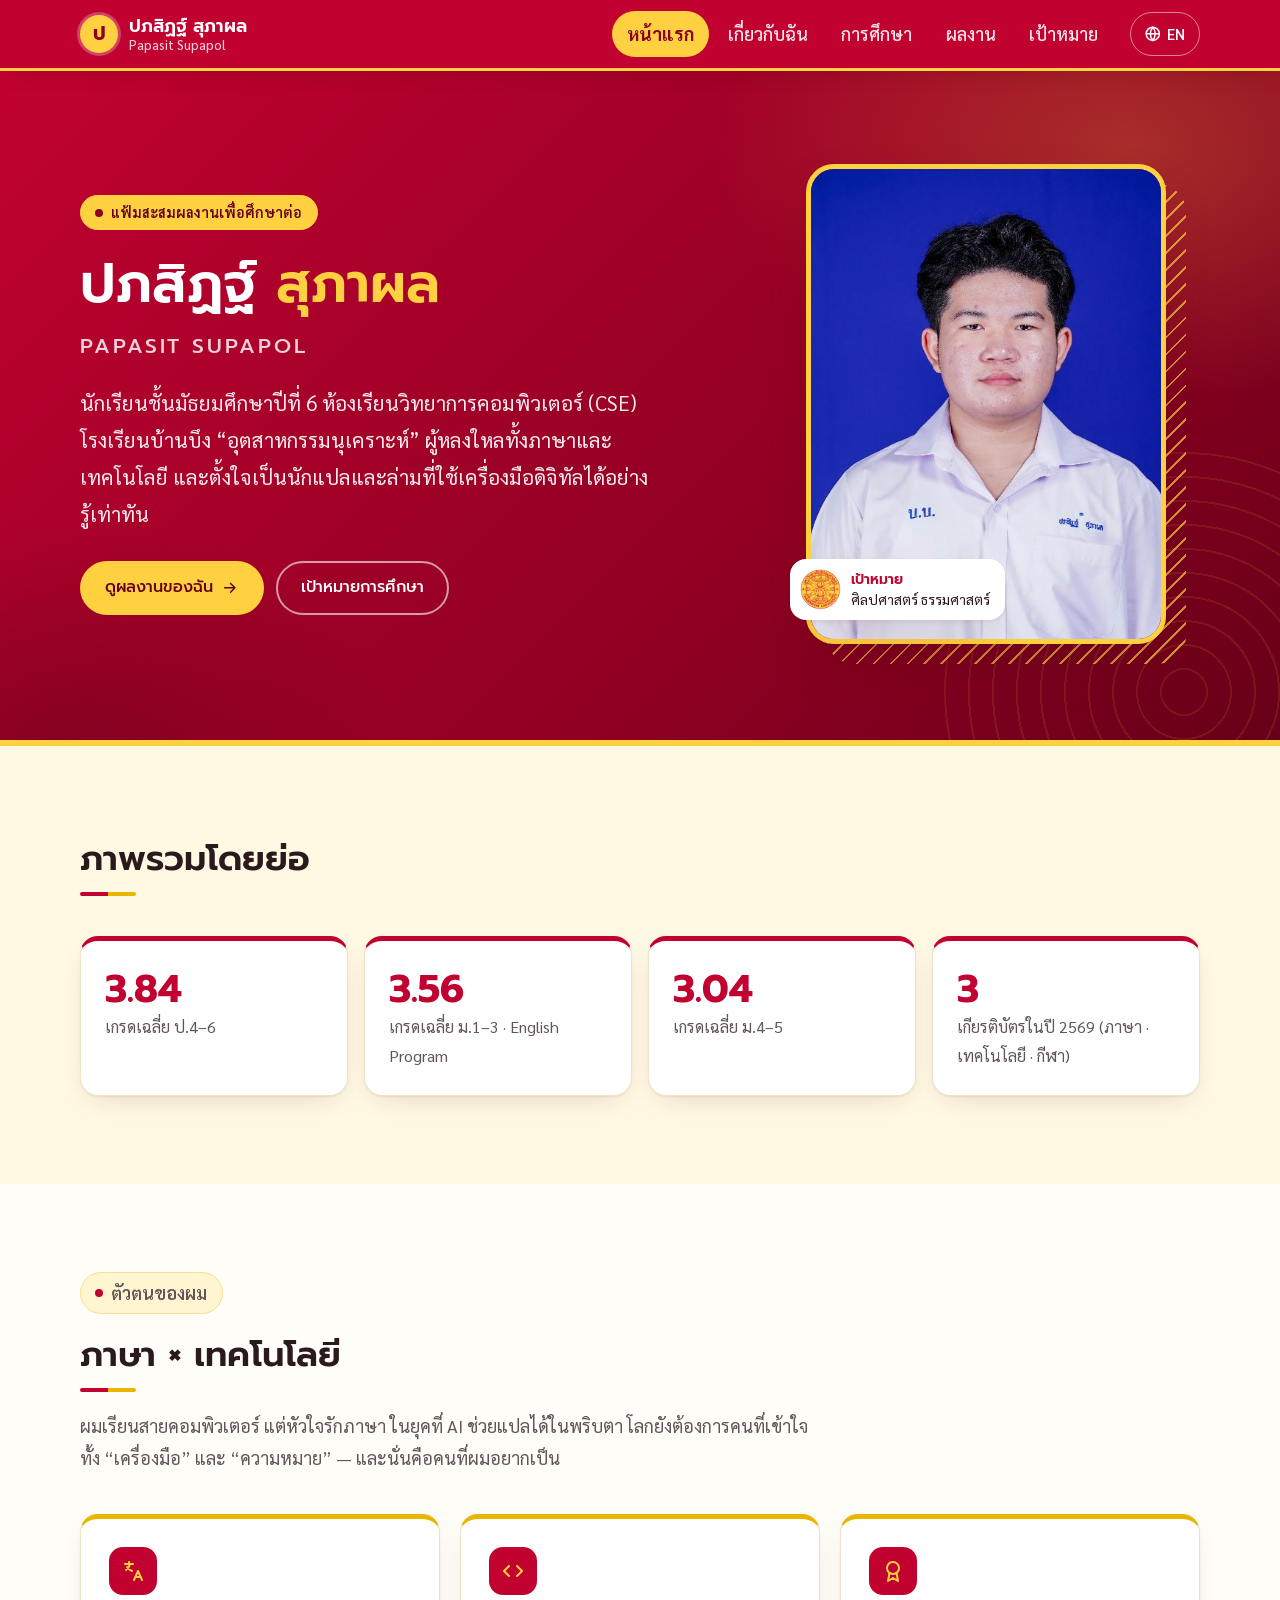
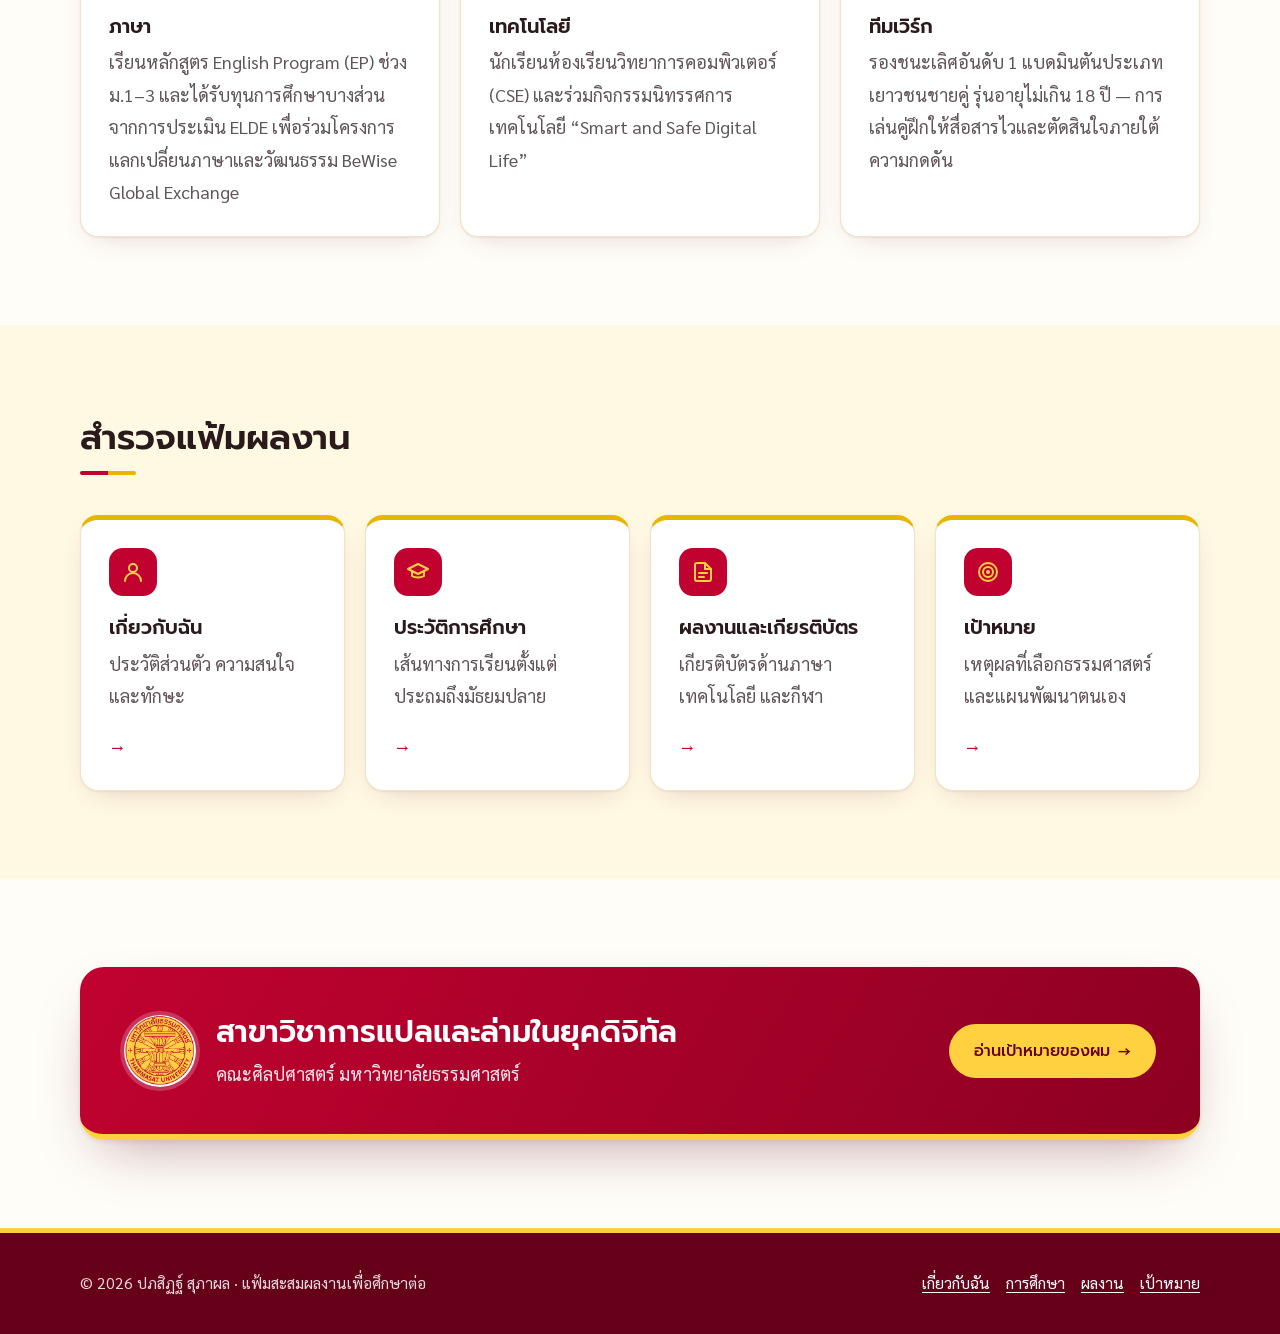
==== commit 7b902f1c: "Add selection motion, English Program for Grades 7-9, trim career tags - Page transitions: content f" ====
--- a/index.html
+++ b/index.html
@@ -40,7 +40,7 @@
           <span class="th">EN</span><span class="en">TH</span>
         </button>
         <button class="icon-btn" type="button" data-menu-toggle aria-expanded="false" aria-controls="site-menu" aria-label="เมนู / Menu">
-          <svg viewBox="0 0 24 24" fill="none" stroke="currentColor" stroke-width="2" stroke-linecap="round" aria-hidden="true"><path d="M4 7h16M4 12h16M4 17h16"/></svg>
+          <svg viewBox="0 0 24 24" fill="none" stroke="currentColor" stroke-width="2" stroke-linecap="round" aria-hidden="true"><line class="menu-line-1" x1="4" y1="7" x2="20" y2="7"/><line class="menu-line-2" x1="4" y1="12" x2="20" y2="12"/><line class="menu-line-3" x1="4" y1="17" x2="20" y2="17"/></svg>
         </button>
       </div>
       <ul class="nav-links" id="site-menu">
@@ -103,7 +103,7 @@
           </div>
           <div class="stat reveal">
             <div class="stat-value">3.56</div>
-            <div class="stat-label"><span class="th">เกรดเฉลี่ย ม.1–3</span><span class="en">GPA, Grades 7–9</span></div>
+            <div class="stat-label"><span class="th">เกรดเฉลี่ย ม.1–3 · English Program</span><span class="en">GPA, Grades 7–9 · English Program</span></div>
           </div>
           <div class="stat reveal">
             <div class="stat-value">3.04</div>
@@ -134,7 +134,7 @@
               <svg viewBox="0 0 24 24" fill="none" stroke="currentColor" stroke-width="2" stroke-linecap="round" stroke-linejoin="round"><path d="M4 5h8M8 3v2M5 11s3-2 4-6M6 8s2 3 5 4"/><path d="M13 21l4-9 4 9M14.5 18h5"/></svg>
             </div>
             <h3><span class="th">ภาษา</span><span class="en">Language</span></h3>
-            <p><span class="th">เข้าร่วมการประเมิน ELDE และได้รับทุนการศึกษาบางส่วนเพื่อร่วมโครงการแลกเปลี่ยนภาษาและวัฒนธรรม BeWise Global Exchange</span><span class="en">Completed the ELDE English assessment and received a partial scholarship for the BeWise Global Exchange language and culture program.</span></p>
+            <p><span class="th">เรียนหลักสูตร English Program (EP) ช่วง ม.1–3 และได้รับทุนการศึกษาบางส่วนจากการประเมิน ELDE เพื่อร่วมโครงการแลกเปลี่ยนภาษาและวัฒนธรรม BeWise Global Exchange</span><span class="en">Studied in the English Program (EP) in Grades 7–9, and received a partial scholarship through the ELDE assessment for the BeWise Global Exchange language and culture program.</span></p>
           </article>
           <article class="card reveal">
             <div class="card-icon" aria-hidden="true">
--- a/assets/css/style.css
+++ b/assets/css/style.css
@@ -967,6 +967,115 @@
 .footer-links a { color: #fff; }
 .footer-links a:hover { color: var(--yellow); }
 
+/* ==========================================================================
+   Motion — feedback when the visitor selects something
+   ========================================================================== */
+
+/* 1. Page-to-page transition (Chrome/Edge 126+, Safari 18.2+; others just
+      navigate normally). The header stays put, the yellow "current page"
+      pill slides to the newly selected menu item, the content fades/slides. */
+@view-transition { navigation: auto; }
+
+.site-header { view-transition-name: site-header; }
+.nav-links a[aria-current="page"] { view-transition-name: nav-pill; }
+
+::view-transition-old(root) { animation: vt-out 0.22s ease both; }
+::view-transition-new(root) { animation: vt-in 0.42s cubic-bezier(0.2, 0.8, 0.2, 1) both; }
+::view-transition-old(site-header),
+::view-transition-new(site-header) { animation: none; }
+::view-transition-group(nav-pill) {
+  animation-duration: 0.45s;
+  animation-timing-function: cubic-bezier(0.3, 1.25, 0.5, 1);
+}
+
+@keyframes vt-out { to { opacity: 0; transform: translateY(-10px); } }
+@keyframes vt-in { from { opacity: 0; transform: translateY(16px); } }
+
+/* 2. Click ripple (added by main.js) */
+.btn,
+.nav-links a,
+.lang-toggle,
+.icon-btn,
+.cert-media { position: relative; overflow: hidden; }
+.card-link { overflow: hidden; }
+
+.ripple {
+  position: absolute;
+  border-radius: 50%;
+  background: currentColor;
+  opacity: 0.3;
+  transform: scale(0);
+  pointer-events: none;
+  animation: ripple 0.6s ease-out forwards;
+}
+
+@keyframes ripple { to { transform: scale(1); opacity: 0; } }
+
+/* 3. Hover / press feedback */
+.nav-links a { transition: background-color 0.2s, color 0.2s, transform 0.2s; }
+.nav-links a:hover { transform: translateY(-1px); }
+
+.btn svg { transition: transform 0.25s; }
+.btn:hover svg { transform: translateX(4px); }
+
+.btn:active,
+.nav-links a:active,
+.lang-toggle:active,
+.icon-btn:active { transform: scale(0.94); transition-duration: 0.08s; }
+
+.card-icon { transition: transform 0.35s cubic-bezier(0.3, 1.4, 0.5, 1); }
+.card-link:hover .card-icon { transform: rotate(-8deg) scale(1.1); }
+
+.card-arrow { align-self: flex-start; transition: transform 0.25s; }
+.card-link:hover .card-arrow { transform: translateX(6px); }
+.card-link:active { transform: translateY(-1px) scale(0.985); transition-duration: 0.08s; }
+
+.stat,
+.edu-card,
+.cert,
+.steps li { transition: transform 0.25s, box-shadow 0.25s; }
+
+.stat:hover,
+.edu-card:hover,
+.steps li:hover { transform: translateY(-4px); box-shadow: var(--shadow-lg); }
+.cert:hover { transform: translateY(-3px); box-shadow: var(--shadow-lg); }
+
+/* 4. Mobile menu: drop in, items slide in one after another, ☰ morphs to ✕ */
+.js .nav-links.is-open { animation: menu-drop 0.28s cubic-bezier(0.2, 0.8, 0.2, 1); }
+.js .nav-links.is-open li { animation: menu-item 0.35s cubic-bezier(0.2, 0.8, 0.2, 1) both; }
+.js .nav-links.is-open li:nth-child(2) { animation-delay: 0.04s; }
+.js .nav-links.is-open li:nth-child(3) { animation-delay: 0.08s; }
+.js .nav-links.is-open li:nth-child(4) { animation-delay: 0.12s; }
+.js .nav-links.is-open li:nth-child(5) { animation-delay: 0.16s; }
+
+@keyframes menu-drop { from { opacity: 0; transform: translateY(-8px); } }
+@keyframes menu-item { from { opacity: 0; transform: translateX(-12px); } }
+
+.icon-btn line {
+  transform-box: view-box;
+  transform-origin: 12px 12px;
+  transition: transform 0.3s cubic-bezier(0.3, 1.3, 0.5, 1), opacity 0.2s;
+}
+[aria-expanded="true"] .menu-line-1 { transform: rotate(45deg) translateY(5px); }
+[aria-expanded="true"] .menu-line-2 { opacity: 0; transform: scaleX(0.2); }
+[aria-expanded="true"] .menu-line-3 { transform: rotate(-45deg) translateY(-5px); }
+
+/* 5. Language switch: globe spins (class added by main.js) */
+.lang-toggle.is-spinning svg { animation: spin 0.6s cubic-bezier(0.3, 1.2, 0.5, 1); }
+@keyframes spin { to { transform: rotate(360deg); } }
+
+/* 6. Certificate lightbox pops in */
+.lightbox[open] { animation: pop-in 0.32s cubic-bezier(0.2, 0.9, 0.3, 1.15); }
+.lightbox[open]::backdrop { animation: fade-in 0.3s ease; }
+@keyframes pop-in { from { opacity: 0; transform: scale(0.92) translateY(12px); } }
+@keyframes fade-in { from { opacity: 0; } }
+
+@media (prefers-reduced-motion: reduce) {
+  ::view-transition-group(*),
+  ::view-transition-old(*),
+  ::view-transition-new(*) { animation: none !important; }
+}
+
 /* ---------- Reveal animation (JS + motion allowed only) ---------- */
 .js .reveal {
   opacity: 0;
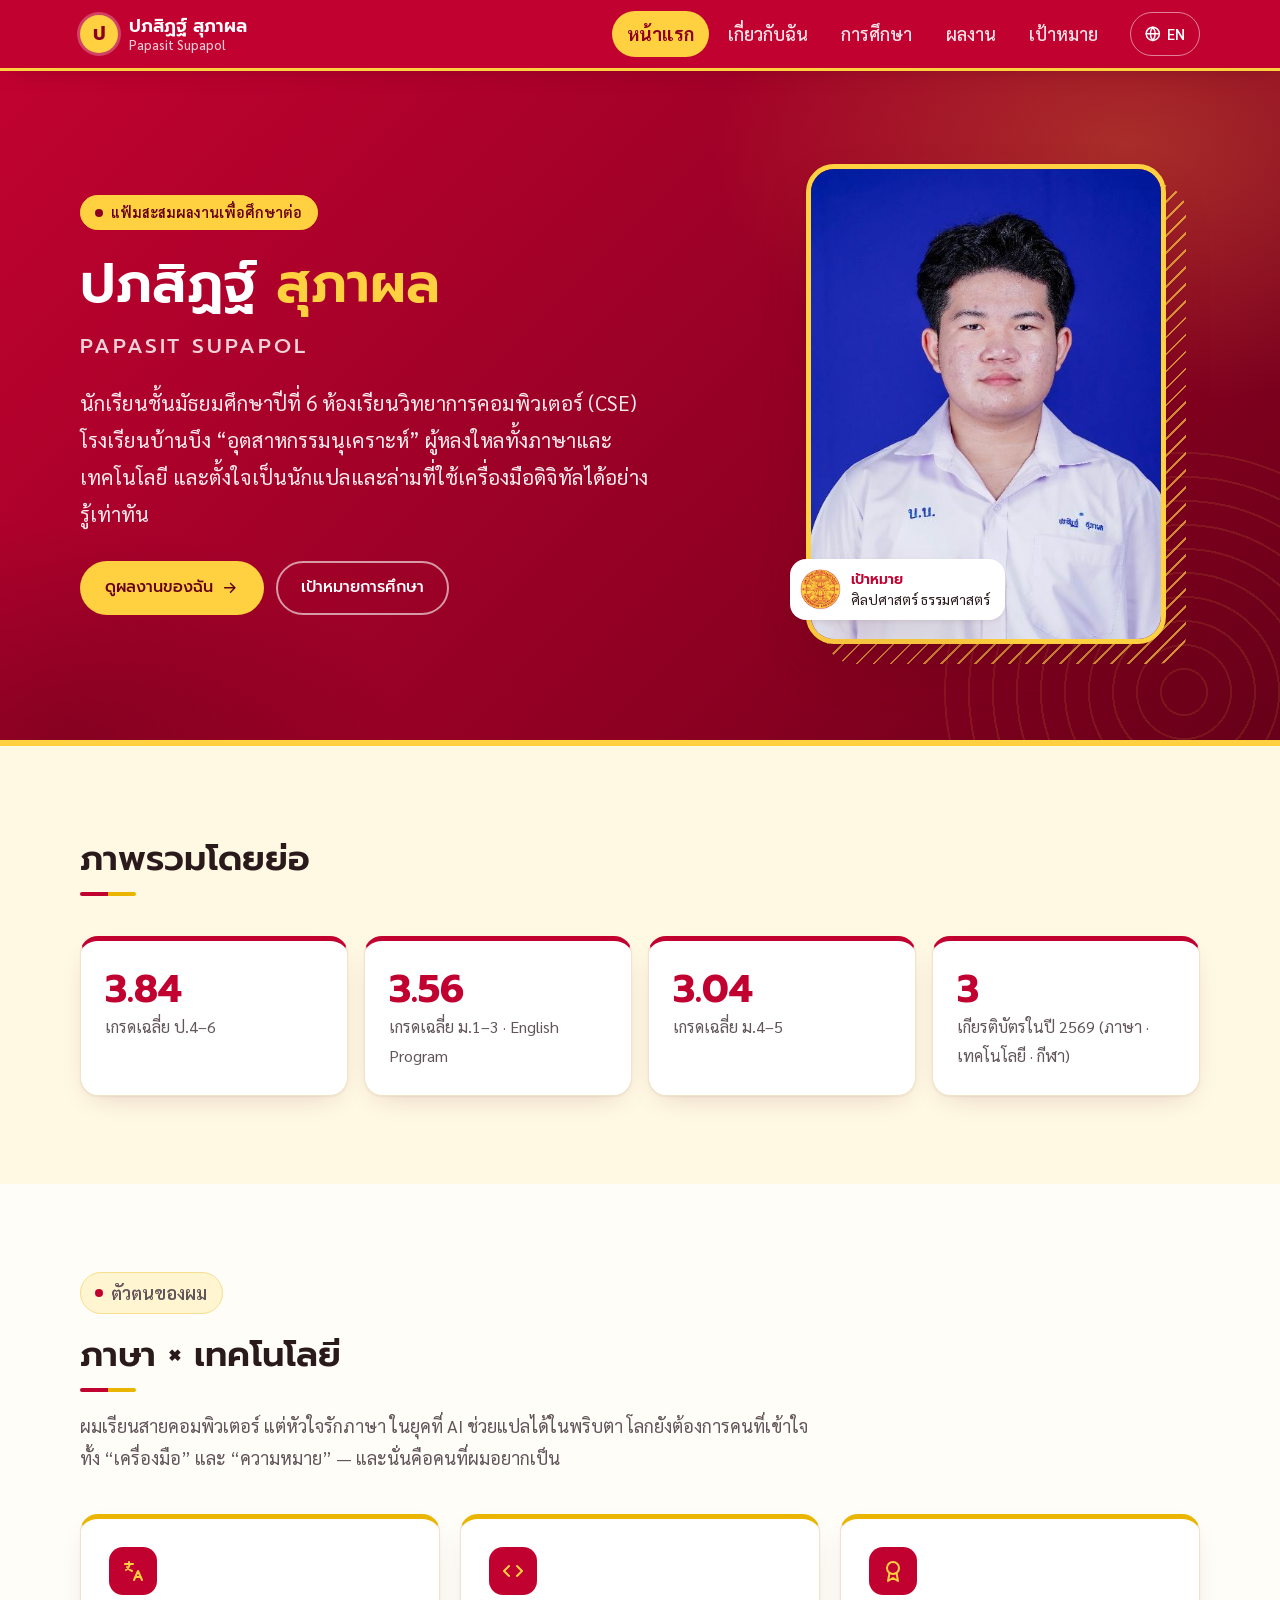
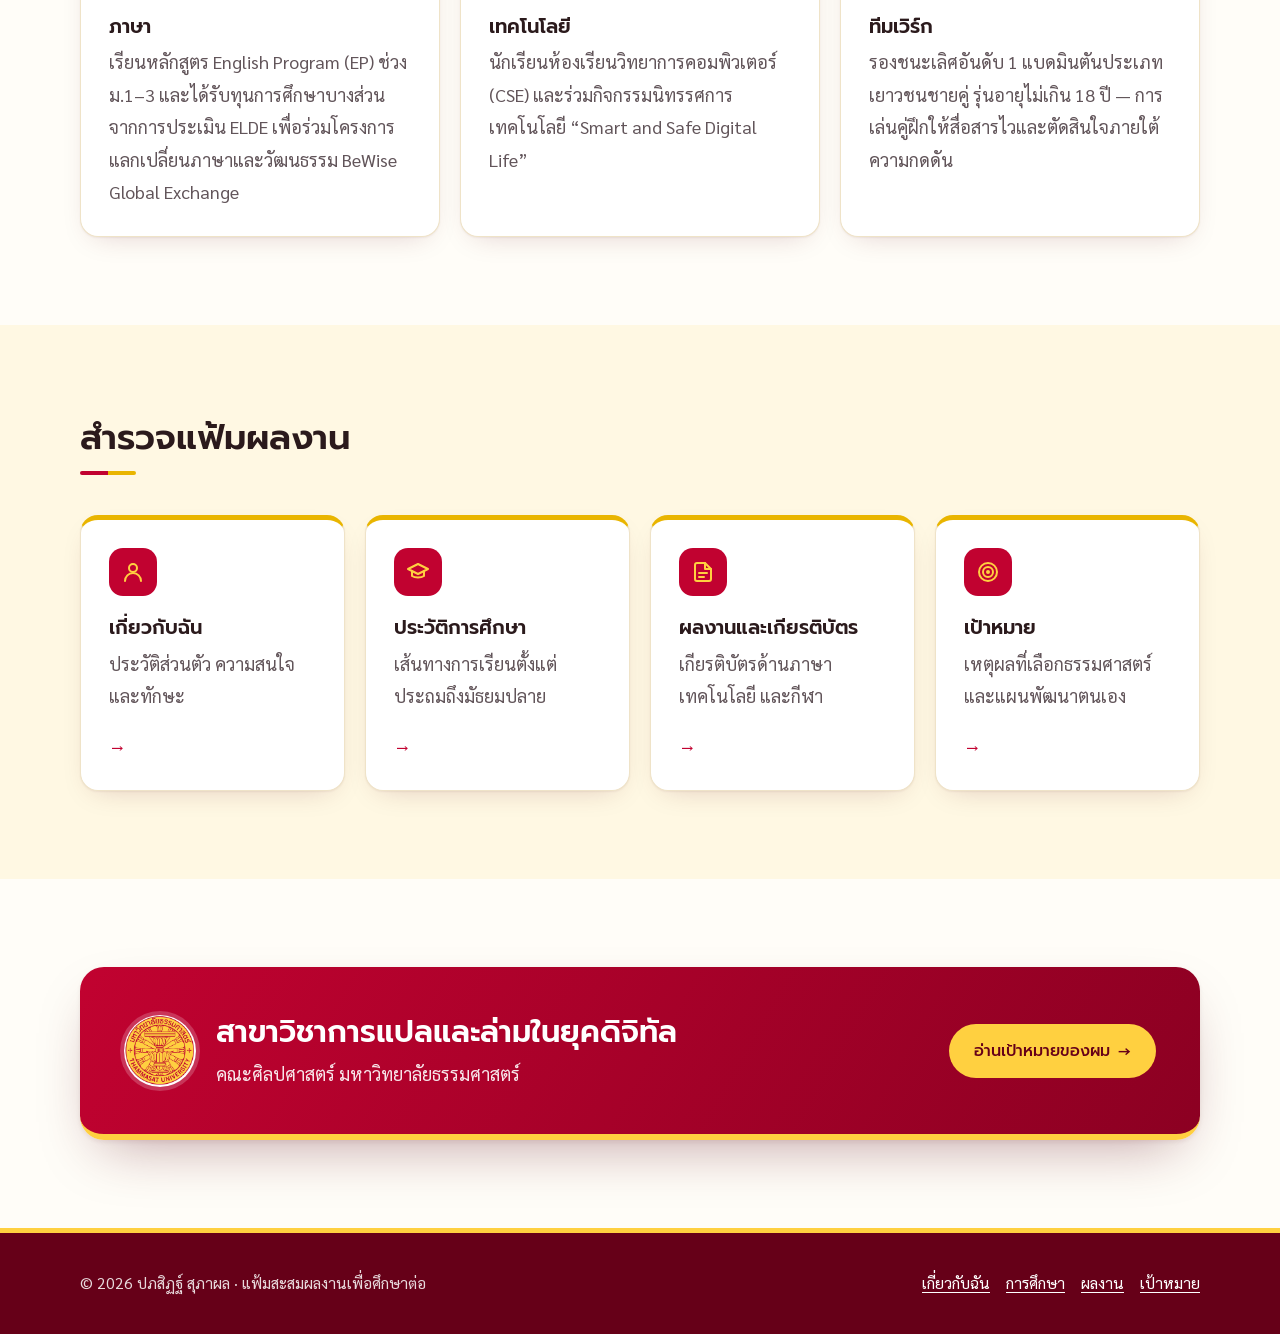
==== commit 56cd45fb: "Remove selection motion; keep English Program and career edits Restore style.css and main.js to the " ====
--- a/index.html
+++ b/index.html
@@ -40,7 +40,7 @@
           <span class="th">EN</span><span class="en">TH</span>
         </button>
         <button class="icon-btn" type="button" data-menu-toggle aria-expanded="false" aria-controls="site-menu" aria-label="เมนู / Menu">
-          <svg viewBox="0 0 24 24" fill="none" stroke="currentColor" stroke-width="2" stroke-linecap="round" aria-hidden="true"><line class="menu-line-1" x1="4" y1="7" x2="20" y2="7"/><line class="menu-line-2" x1="4" y1="12" x2="20" y2="12"/><line class="menu-line-3" x1="4" y1="17" x2="20" y2="17"/></svg>
+          <svg viewBox="0 0 24 24" fill="none" stroke="currentColor" stroke-width="2" stroke-linecap="round" aria-hidden="true"><path d="M4 7h16M4 12h16M4 17h16"/></svg>
         </button>
       </div>
       <ul class="nav-links" id="site-menu">
--- a/assets/css/style.css
+++ b/assets/css/style.css
@@ -967,115 +967,6 @@
 .footer-links a { color: #fff; }
 .footer-links a:hover { color: var(--yellow); }
 
-/* ==========================================================================
-   Motion — feedback when the visitor selects something
-   ========================================================================== */
-
-/* 1. Page-to-page transition (Chrome/Edge 126+, Safari 18.2+; others just
-      navigate normally). The header stays put, the yellow "current page"
-      pill slides to the newly selected menu item, the content fades/slides. */
-@view-transition { navigation: auto; }
-
-.site-header { view-transition-name: site-header; }
-.nav-links a[aria-current="page"] { view-transition-name: nav-pill; }
-
-::view-transition-old(root) { animation: vt-out 0.22s ease both; }
-::view-transition-new(root) { animation: vt-in 0.42s cubic-bezier(0.2, 0.8, 0.2, 1) both; }
-::view-transition-old(site-header),
-::view-transition-new(site-header) { animation: none; }
-::view-transition-group(nav-pill) {
-  animation-duration: 0.45s;
-  animation-timing-function: cubic-bezier(0.3, 1.25, 0.5, 1);
-}
-
-@keyframes vt-out { to { opacity: 0; transform: translateY(-10px); } }
-@keyframes vt-in { from { opacity: 0; transform: translateY(16px); } }
-
-/* 2. Click ripple (added by main.js) */
-.btn,
-.nav-links a,
-.lang-toggle,
-.icon-btn,
-.cert-media { position: relative; overflow: hidden; }
-.card-link { overflow: hidden; }
-
-.ripple {
-  position: absolute;
-  border-radius: 50%;
-  background: currentColor;
-  opacity: 0.3;
-  transform: scale(0);
-  pointer-events: none;
-  animation: ripple 0.6s ease-out forwards;
-}
-
-@keyframes ripple { to { transform: scale(1); opacity: 0; } }
-
-/* 3. Hover / press feedback */
-.nav-links a { transition: background-color 0.2s, color 0.2s, transform 0.2s; }
-.nav-links a:hover { transform: translateY(-1px); }
-
-.btn svg { transition: transform 0.25s; }
-.btn:hover svg { transform: translateX(4px); }
-
-.btn:active,
-.nav-links a:active,
-.lang-toggle:active,
-.icon-btn:active { transform: scale(0.94); transition-duration: 0.08s; }
-
-.card-icon { transition: transform 0.35s cubic-bezier(0.3, 1.4, 0.5, 1); }
-.card-link:hover .card-icon { transform: rotate(-8deg) scale(1.1); }
-
-.card-arrow { align-self: flex-start; transition: transform 0.25s; }
-.card-link:hover .card-arrow { transform: translateX(6px); }
-.card-link:active { transform: translateY(-1px) scale(0.985); transition-duration: 0.08s; }
-
-.stat,
-.edu-card,
-.cert,
-.steps li { transition: transform 0.25s, box-shadow 0.25s; }
-
-.stat:hover,
-.edu-card:hover,
-.steps li:hover { transform: translateY(-4px); box-shadow: var(--shadow-lg); }
-.cert:hover { transform: translateY(-3px); box-shadow: var(--shadow-lg); }
-
-/* 4. Mobile menu: drop in, items slide in one after another, ☰ morphs to ✕ */
-.js .nav-links.is-open { animation: menu-drop 0.28s cubic-bezier(0.2, 0.8, 0.2, 1); }
-.js .nav-links.is-open li { animation: menu-item 0.35s cubic-bezier(0.2, 0.8, 0.2, 1) both; }
-.js .nav-links.is-open li:nth-child(2) { animation-delay: 0.04s; }
-.js .nav-links.is-open li:nth-child(3) { animation-delay: 0.08s; }
-.js .nav-links.is-open li:nth-child(4) { animation-delay: 0.12s; }
-.js .nav-links.is-open li:nth-child(5) { animation-delay: 0.16s; }
-
-@keyframes menu-drop { from { opacity: 0; transform: translateY(-8px); } }
-@keyframes menu-item { from { opacity: 0; transform: translateX(-12px); } }
-
-.icon-btn line {
-  transform-box: view-box;
-  transform-origin: 12px 12px;
-  transition: transform 0.3s cubic-bezier(0.3, 1.3, 0.5, 1), opacity 0.2s;
-}
-[aria-expanded="true"] .menu-line-1 { transform: rotate(45deg) translateY(5px); }
-[aria-expanded="true"] .menu-line-2 { opacity: 0; transform: scaleX(0.2); }
-[aria-expanded="true"] .menu-line-3 { transform: rotate(-45deg) translateY(-5px); }
-
-/* 5. Language switch: globe spins (class added by main.js) */
-.lang-toggle.is-spinning svg { animation: spin 0.6s cubic-bezier(0.3, 1.2, 0.5, 1); }
-@keyframes spin { to { transform: rotate(360deg); } }
-
-/* 6. Certificate lightbox pops in */
-.lightbox[open] { animation: pop-in 0.32s cubic-bezier(0.2, 0.9, 0.3, 1.15); }
-.lightbox[open]::backdrop { animation: fade-in 0.3s ease; }
-@keyframes pop-in { from { opacity: 0; transform: scale(0.92) translateY(12px); } }
-@keyframes fade-in { from { opacity: 0; } }
-
-@media (prefers-reduced-motion: reduce) {
-  ::view-transition-group(*),
-  ::view-transition-old(*),
-  ::view-transition-new(*) { animation: none !important; }
-}
-
 /* ---------- Reveal animation (JS + motion allowed only) ---------- */
 .js .reveal {
   opacity: 0;
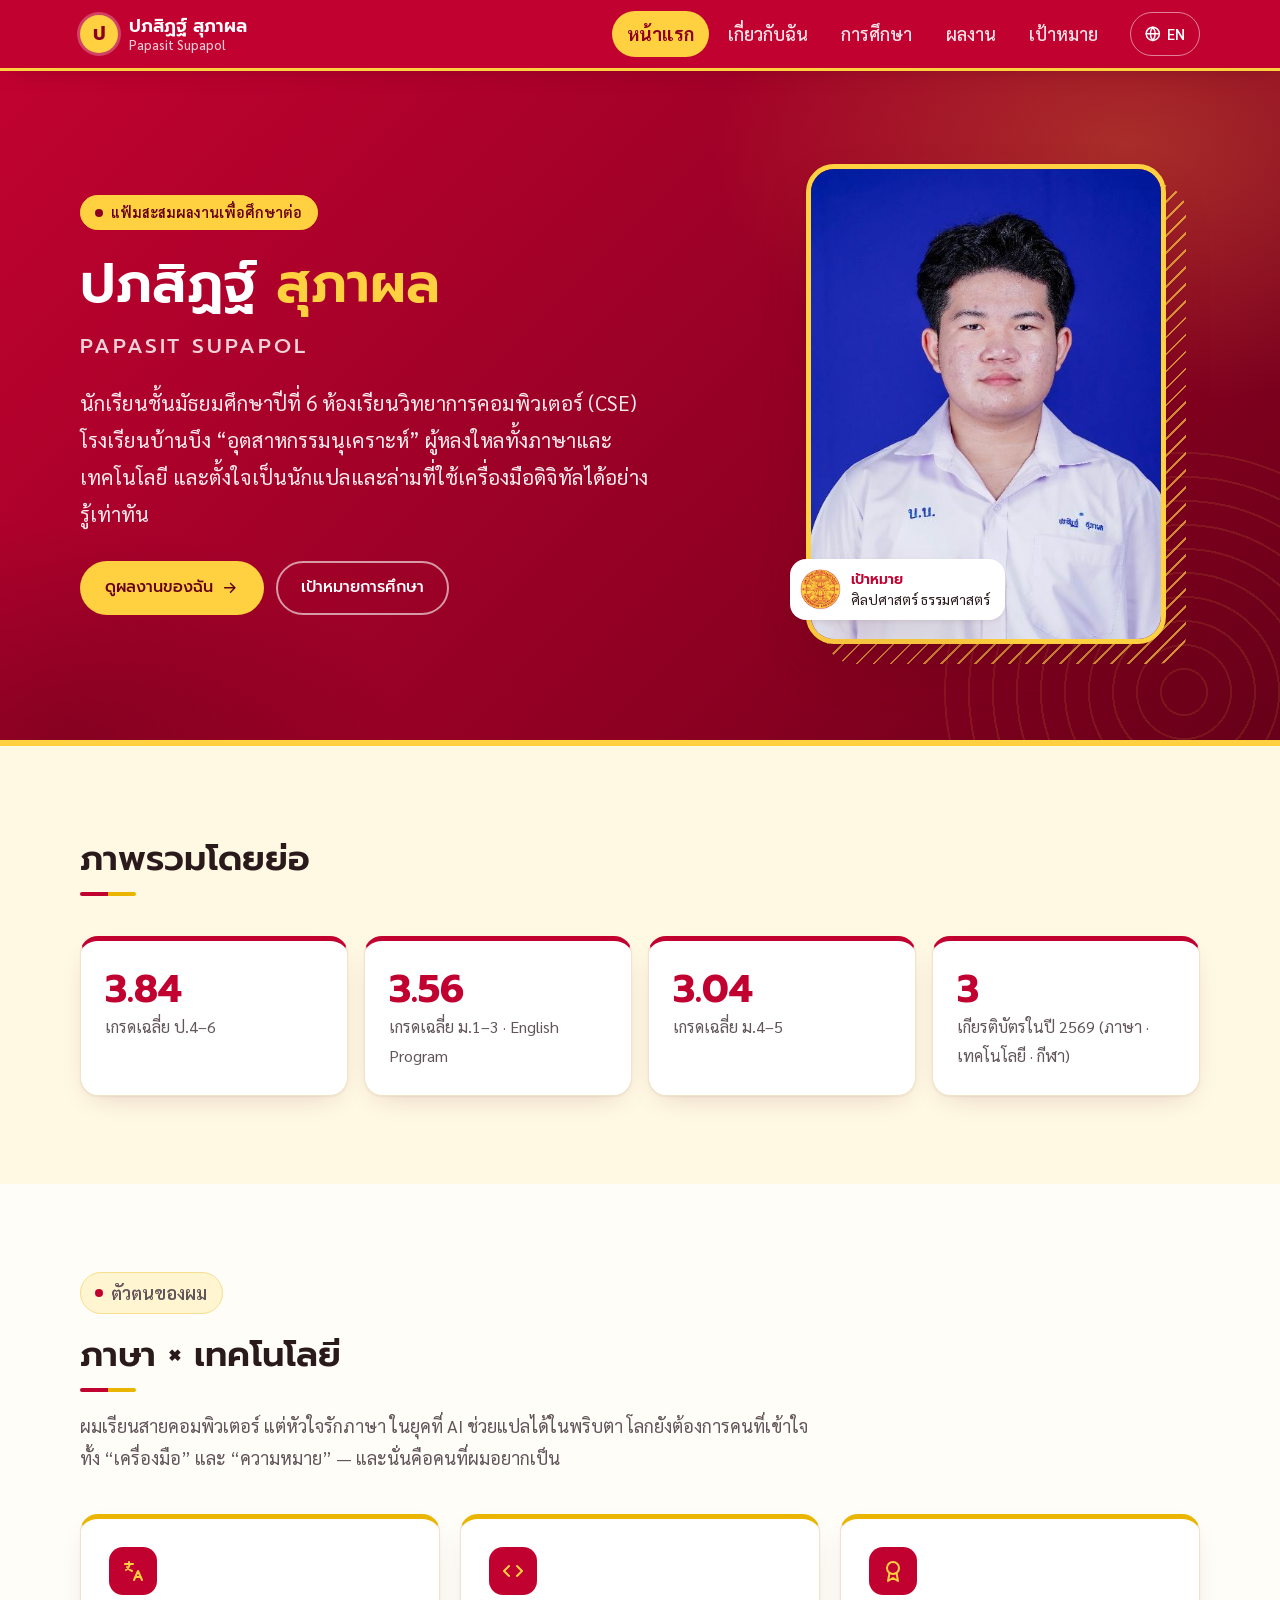
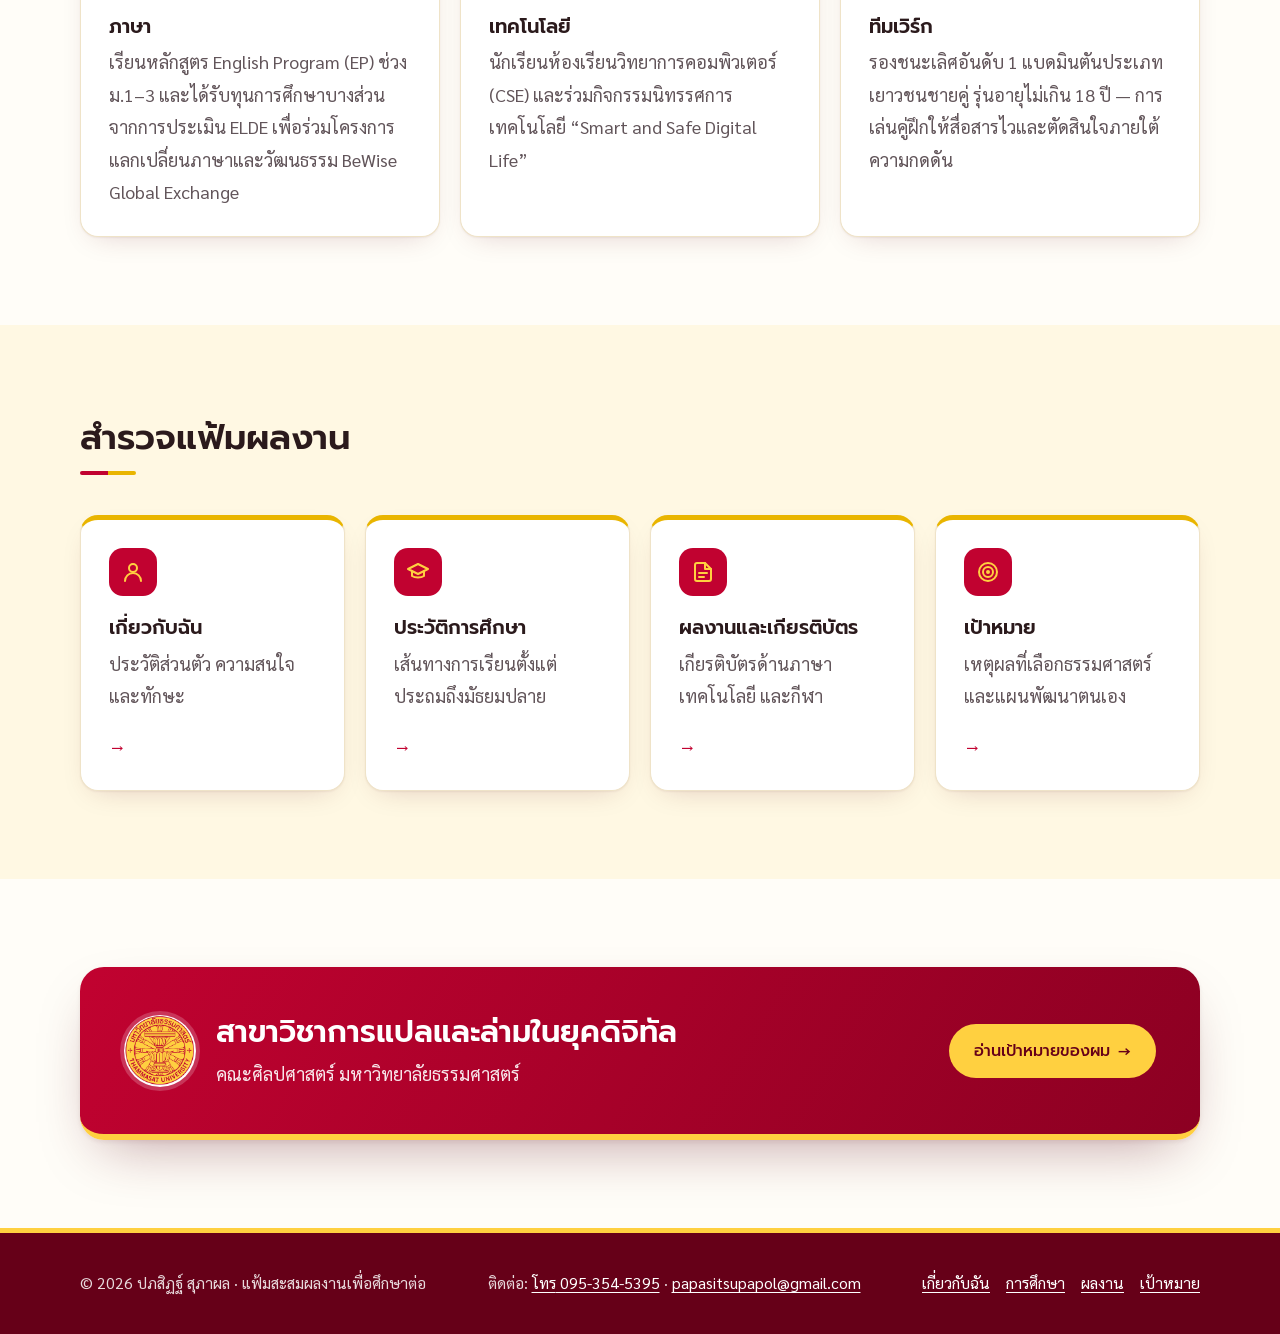
==== commit f637854c: "Add contact phone and email to footer Co-Authored-By: Claude Opus 5 <noreply@anthropic.com>" ====
--- a/index.html
+++ b/index.html
@@ -217,6 +217,7 @@
   <footer class="site-footer">
     <div class="container footer-inner">
       <p>© 2026 ปภสิฏฐ์ สุภาผล · <span class="th">แฟ้มสะสมผลงานเพื่อศึกษาต่อ</span><span class="en">Admission portfolio</span></p>
+      <p class="footer-contact"><span class="th">ติดต่อ</span><span class="en">Contact</span>: <a href="tel:+66953545395"><span class="th">โทร</span><span class="en">Tel</span> 095-354-5395</a> · <a href="mailto:papasitsupapol@gmail.com">papasitsupapol@gmail.com</a></p>
       <ul class="footer-links">
         <li><a href="about.html"><span class="th">เกี่ยวกับฉัน</span><span class="en">About</span></a></li>
         <li><a href="education.html"><span class="th">การศึกษา</span><span class="en">Education</span></a></li>
--- a/assets/css/style.css
+++ b/assets/css/style.css
@@ -966,6 +966,8 @@
 .footer-links { display: flex; flex-wrap: wrap; gap: 0.25rem 1rem; list-style: none; margin: 0; padding: 0; }
 .footer-links a { color: #fff; }
 .footer-links a:hover { color: var(--yellow); }
+.footer-contact a { color: #fff; }
+.footer-contact a:hover { color: var(--yellow); }
 
 /* ---------- Reveal animation (JS + motion allowed only) ---------- */
 .js .reveal {
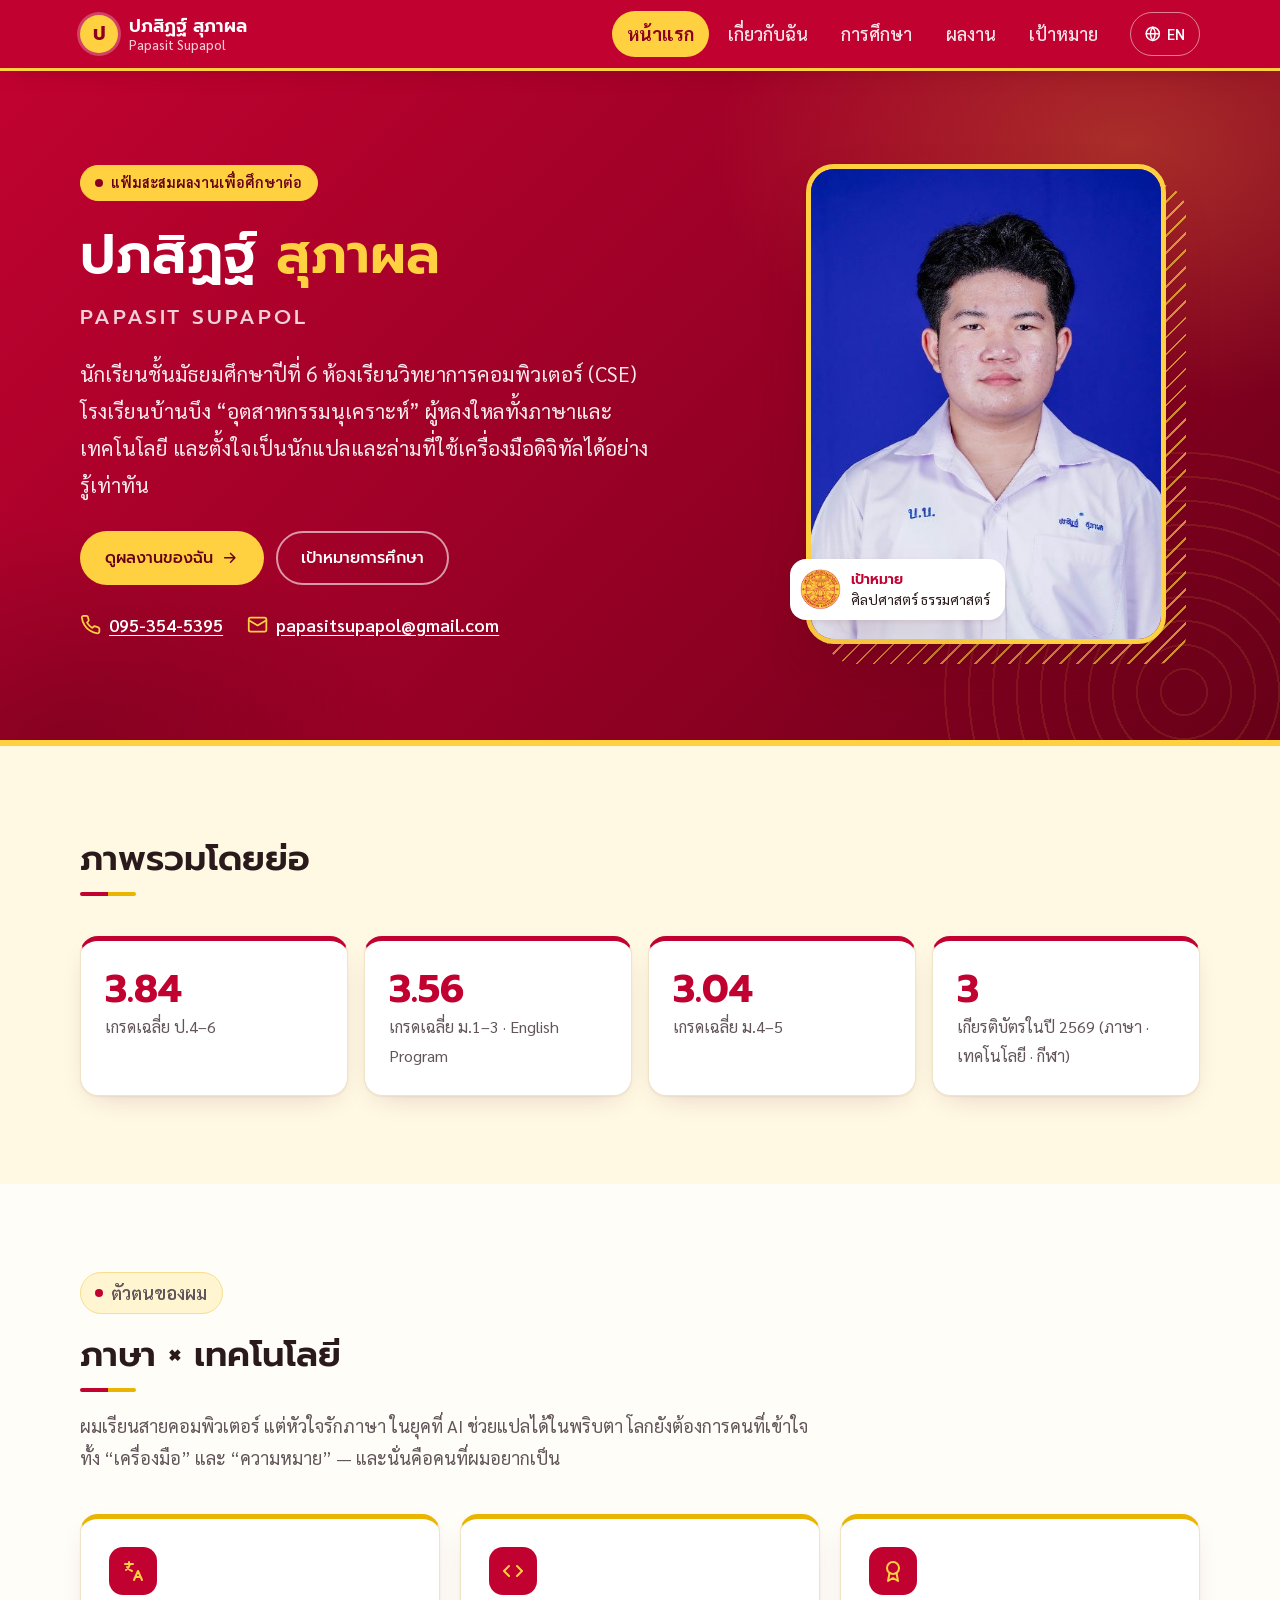
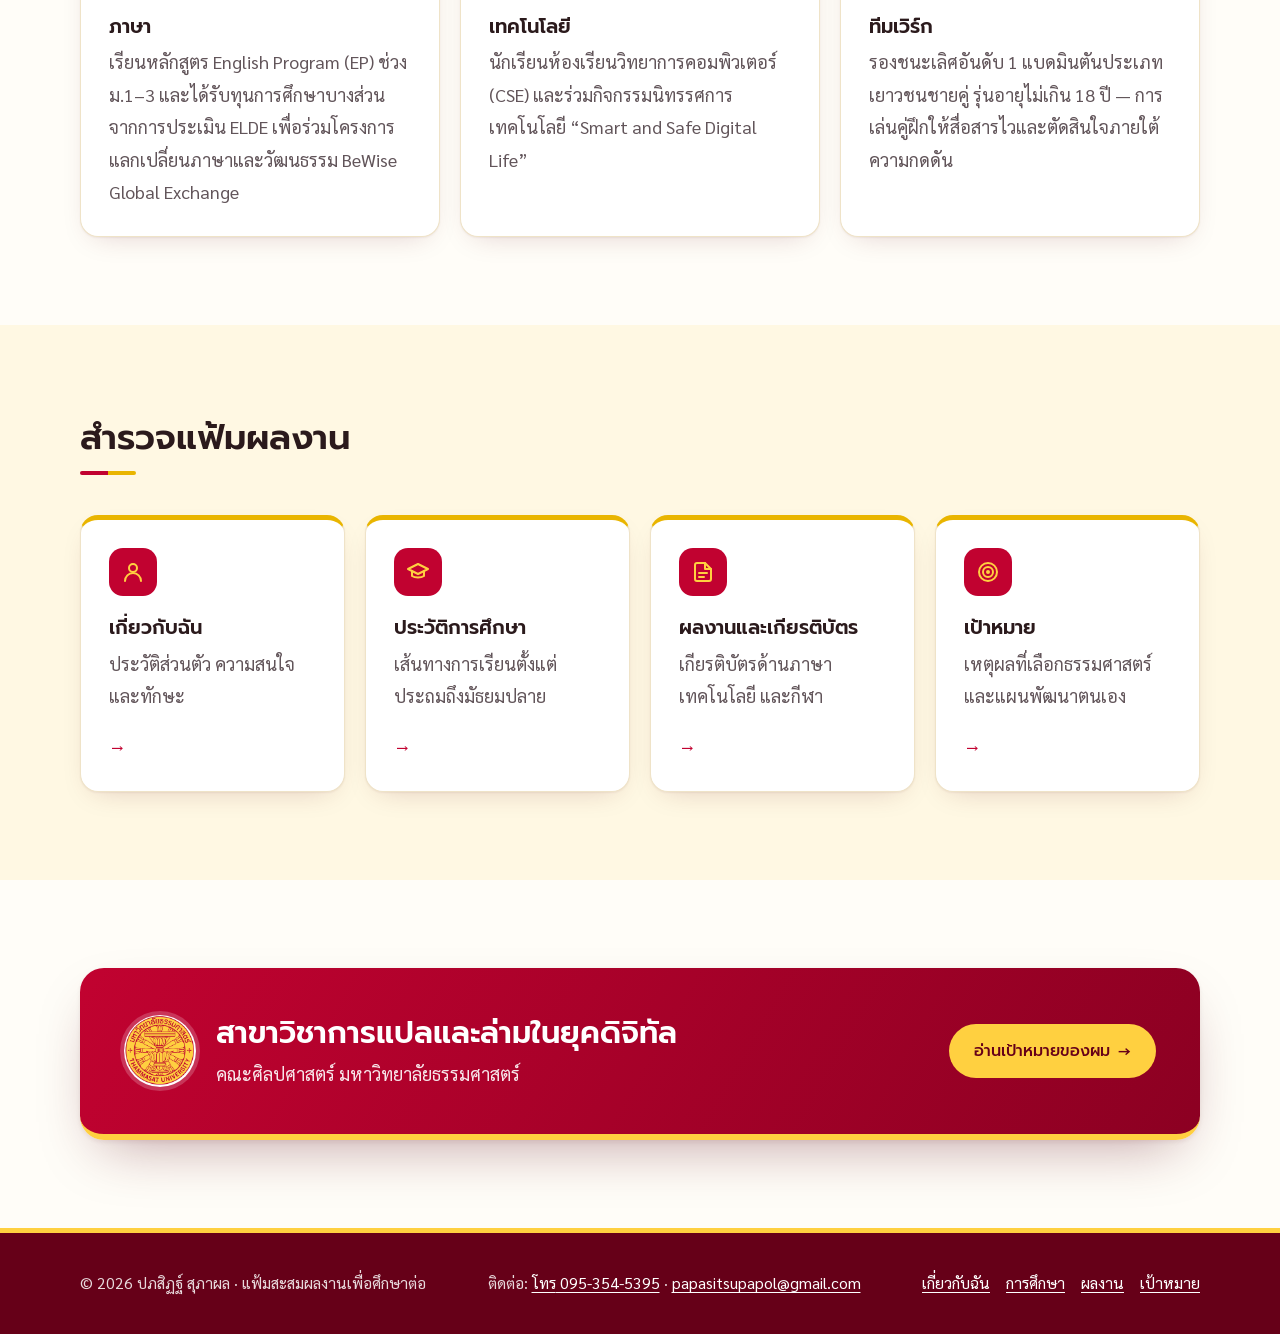
==== commit 4eeea126: "Show phone and email prominently in home hero Co-Authored-By: Claude Opus 5 <noreply@anthropic.com>" ====
--- a/index.html
+++ b/index.html
@@ -75,6 +75,10 @@
             </a>
             <a class="btn btn-ghost" href="goal.html"><span class="th">เป้าหมายการศึกษา</span><span class="en">My goal</span></a>
           </div>
+          <ul class="hero-contact" aria-label="ช่องทางติดต่อ / Contact">
+            <li><a href="tel:+66953545395"><svg viewBox="0 0 24 24" fill="none" stroke="currentColor" stroke-width="2" stroke-linecap="round" stroke-linejoin="round" aria-hidden="true"><path d="M22 16.9v3a2 2 0 0 1-2.2 2 19.8 19.8 0 0 1-8.6-3.1 19.5 19.5 0 0 1-6-6A19.8 19.8 0 0 1 2.1 4.2 2 2 0 0 1 4.1 2h3a2 2 0 0 1 2 1.7c.1.9.4 1.8.7 2.7a2 2 0 0 1-.5 2.1L8 9.8a16 16 0 0 0 6 6l1.3-1.3a2 2 0 0 1 2.1-.4c.9.3 1.8.6 2.7.7a2 2 0 0 1 1.7 2z"/></svg>095-354-5395</a></li>
+            <li><a href="mailto:papasitsupapol@gmail.com"><svg viewBox="0 0 24 24" fill="none" stroke="currentColor" stroke-width="2" stroke-linecap="round" stroke-linejoin="round" aria-hidden="true"><rect x="2" y="4" width="20" height="16" rx="2"/><path d="m22 7-10 6L2 7"/></svg>papasitsupapol@gmail.com</a></li>
+          </ul>
         </div>
 
         <figure class="hero-photo">
--- a/assets/css/style.css
+++ b/assets/css/style.css
@@ -287,6 +287,12 @@
 .hero .btn-ghost { background: transparent; color: #fff; border-color: rgb(255 255 255 / 0.6); }
 .hero .btn-ghost:hover { border-color: var(--yellow); color: var(--yellow); }
 
+/* Contact links under the hero buttons */
+.hero-contact { display: flex; flex-wrap: wrap; gap: 0.6rem 1.5rem; list-style: none; margin: 1.5rem 0 0; padding: 0; font-size: 1.1rem; font-weight: 600; }
+.hero-contact a { display: inline-flex; align-items: center; gap: 0.5rem; color: #fff; overflow-wrap: anywhere; }
+.hero-contact a:hover { color: var(--yellow); }
+.hero-contact svg { width: 1.2em; height: 1.2em; flex: none; color: var(--yellow); }
+
 /* ---------- Sections ---------- */
 .section { padding-block: clamp(3rem, 7vw, 5.5rem); }
 .section-alt { background: var(--surface-2); }
